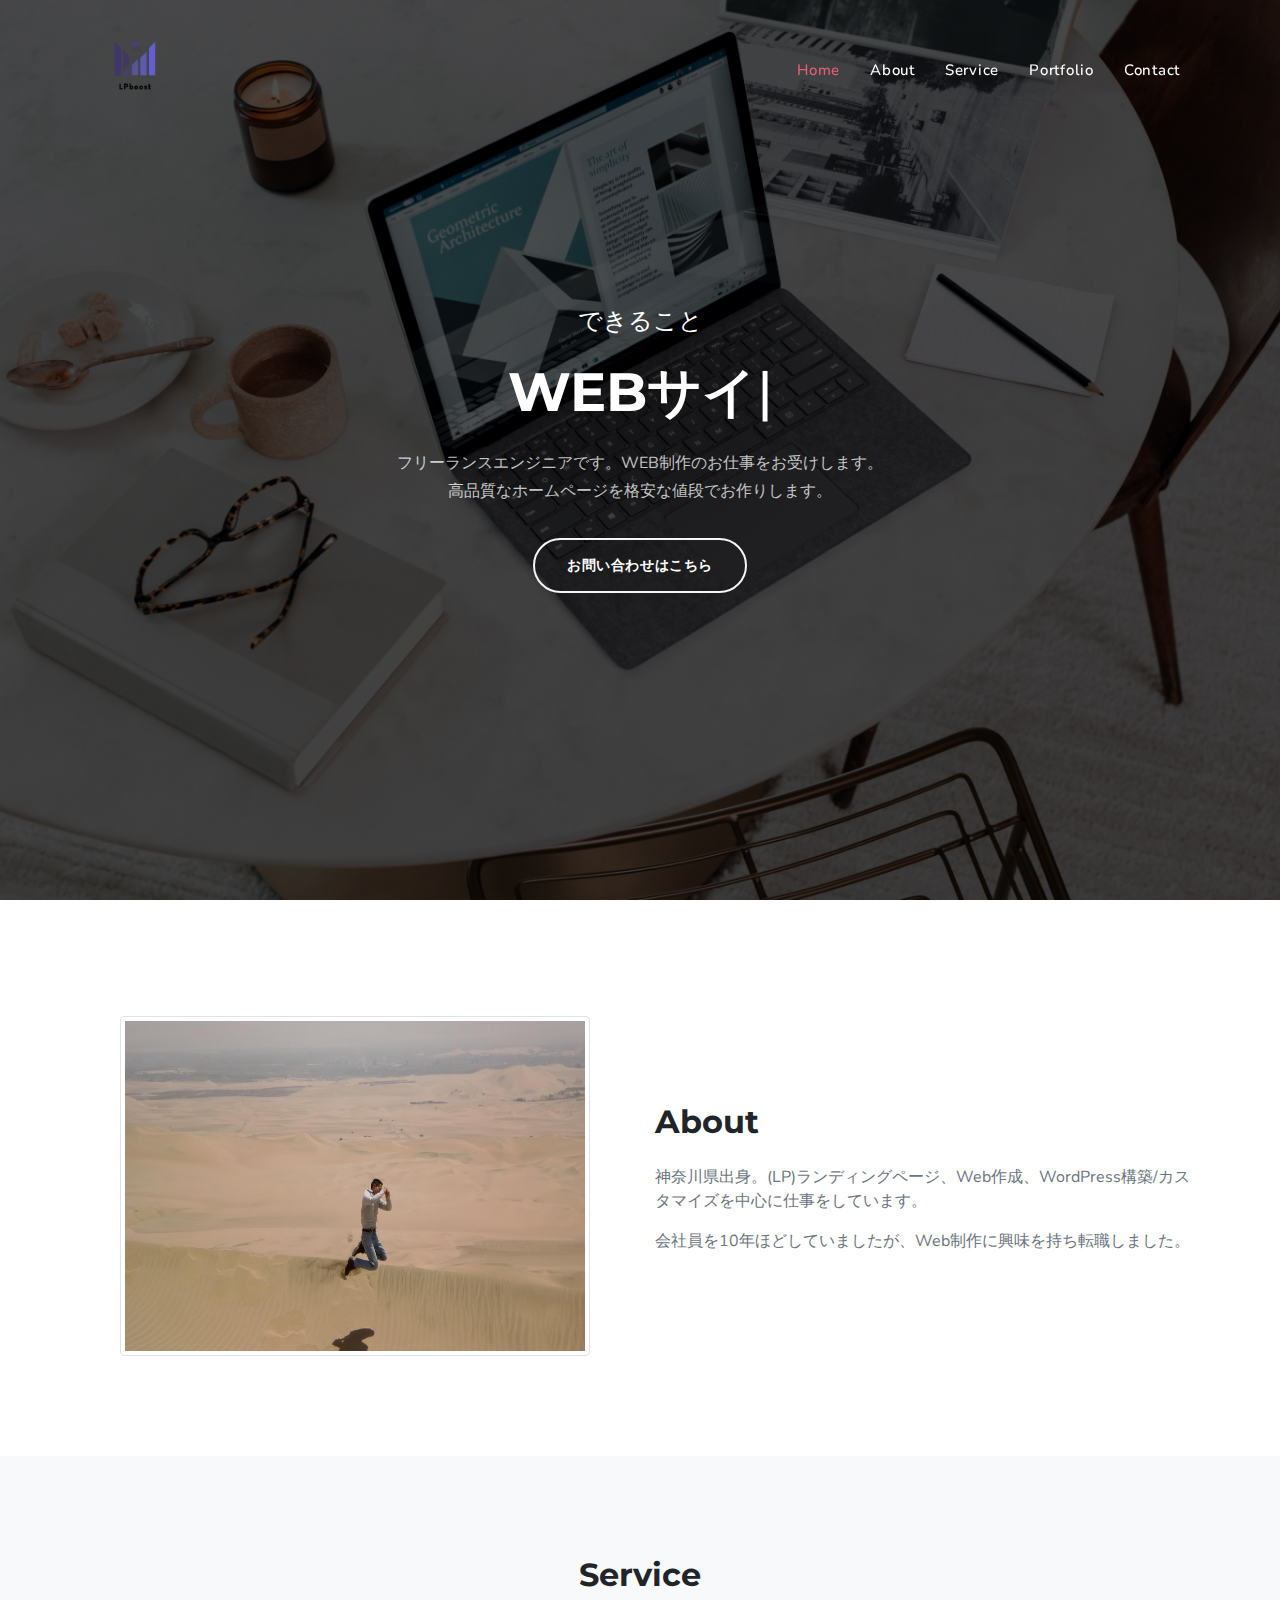
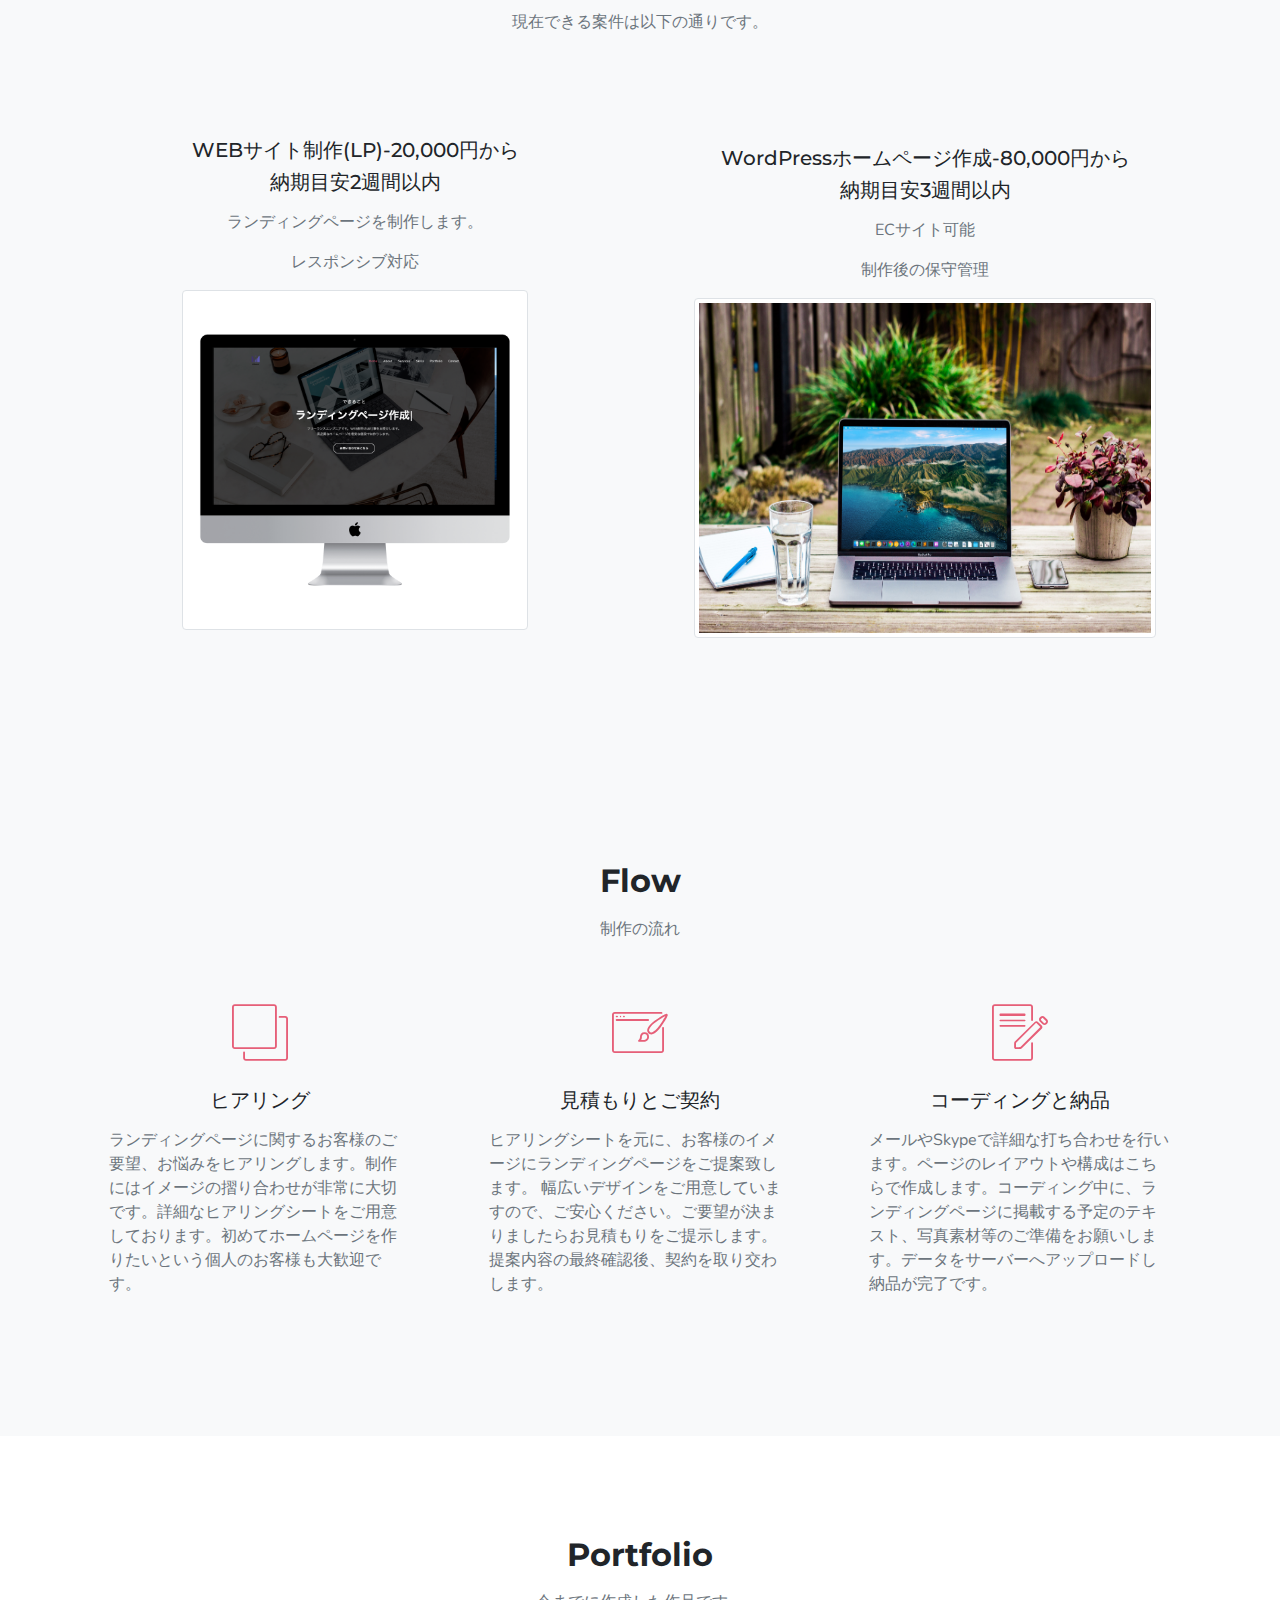
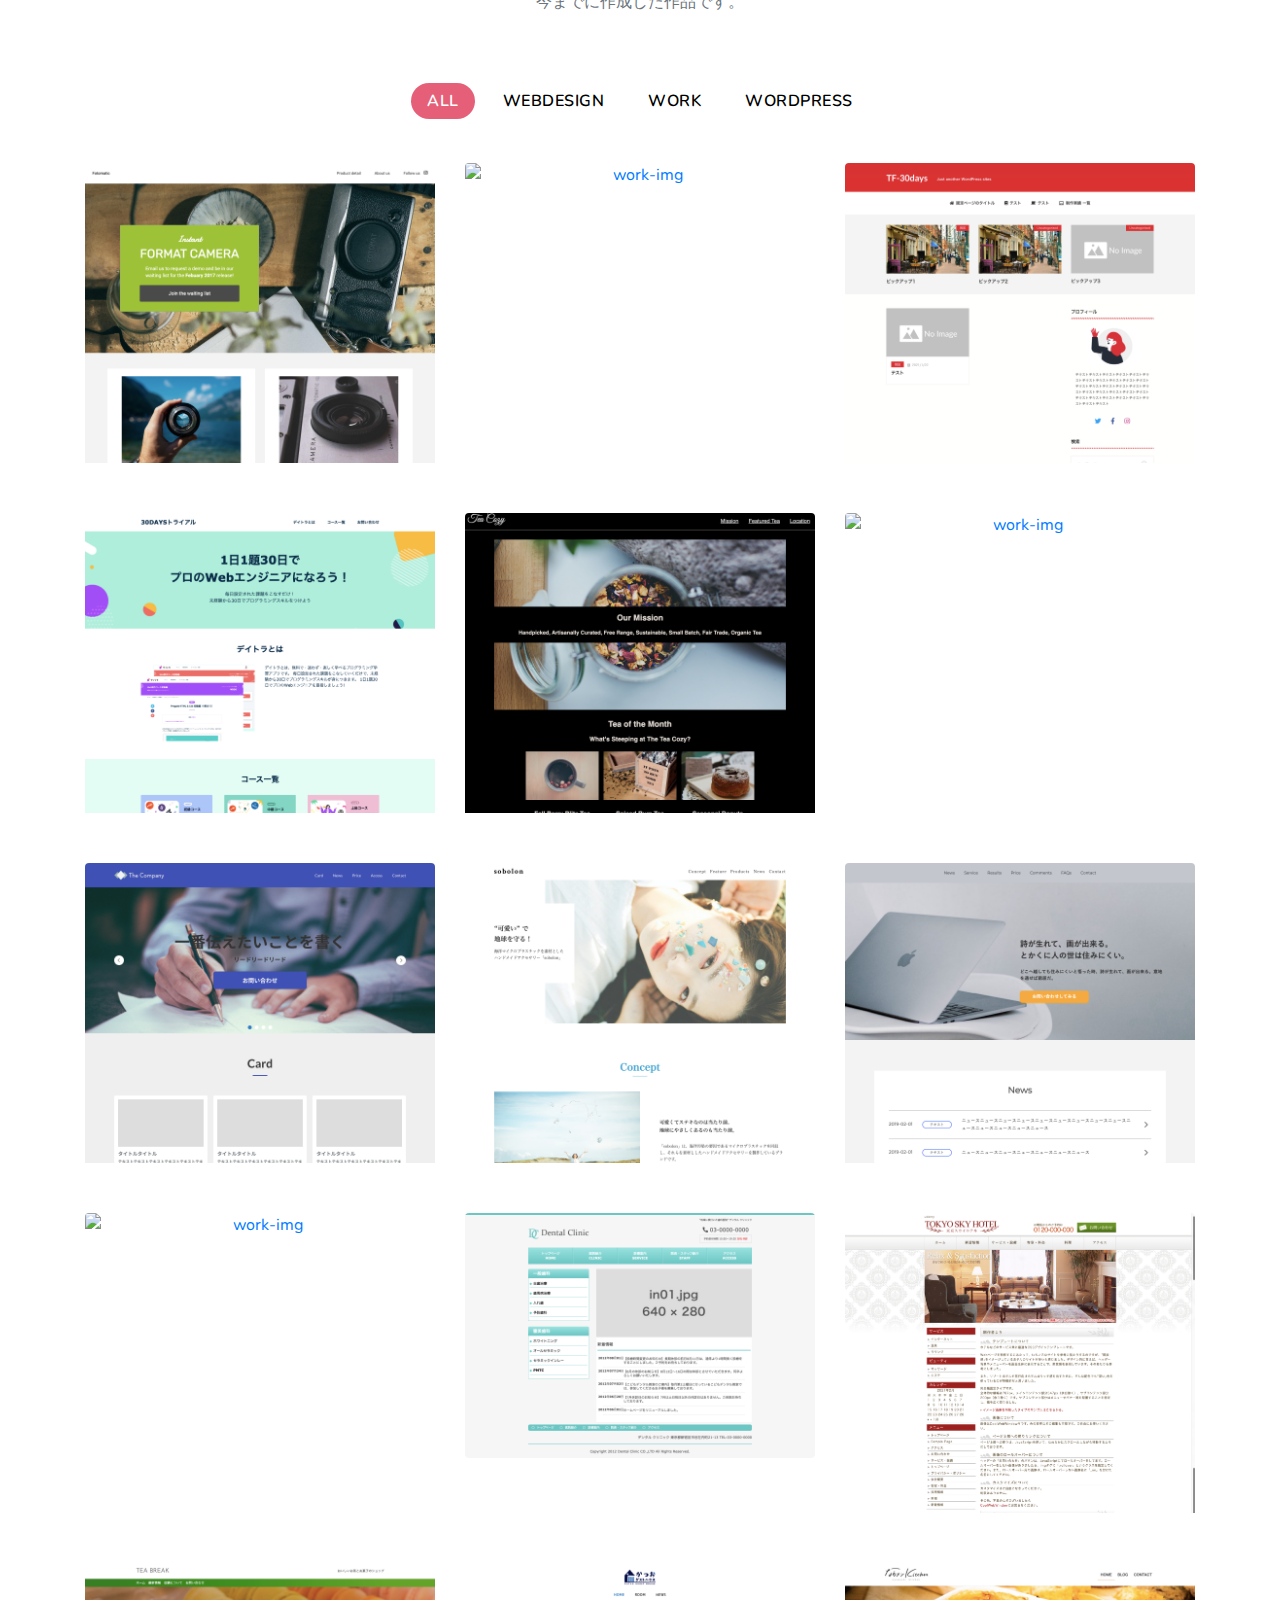
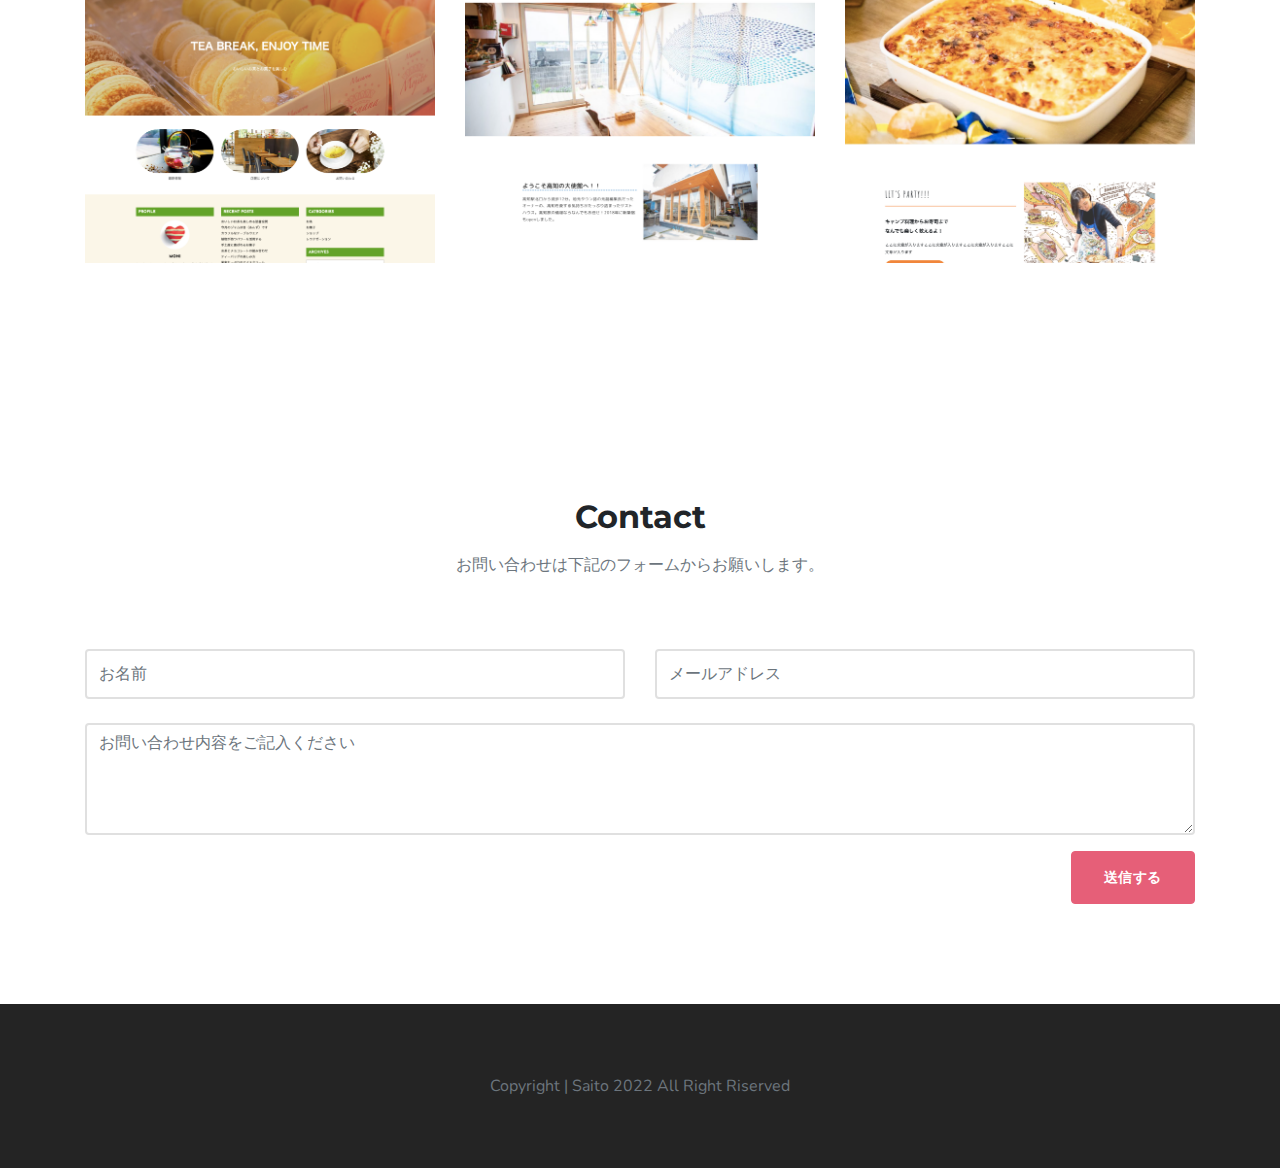
==== index.html @ 2f60214b "Add files via upload" ====
<!DOCTYPE html>
<html lang="ja">
    <head>
        <meta charset="UTF-8">
        <meta name="viewport" content="width=device-width, initial-scale=1">
        <title>Portfolio_Web</title>
        <meta name="description" content="" />
        <meta name="keywords" content="" />
        <meta name="author" content="SRBThemes" />

        <link rel="shortcut icon" href="images/favicon.ico">

        <!--Bootstrap Css-->
        <link rel="stylesheet" type="text/css" href="css/bootstrap.min.css" />

        <!-- Materialdesign icons Css -->
        <link href="css/materialdesignicons.min.css" rel="stylesheet">

        <!-- Mobirise icons Css -->
        <link href="css/mobiriseicons.css" rel="stylesheet"> 

        <!-- Magnific-popup -->
        <link rel="stylesheet" href="css/magnific-popup.css">

        <!-- Animate Css -->
        <link rel="stylesheet" href="css/animate.min.css">

        <!-- OWL SLIDER -->
        <link rel="stylesheet" href="css/owl.carousel.css" />
        <link rel="stylesheet" href="css/owl.theme.css" />
        <link rel="stylesheet" href="css/owl.transitions.css" />

        <!-- Custom style Css -->
        <link href="css/style.css" rel="stylesheet">
        <link href="css/color/default.css" rel="stylesheet" id="option-color">
    </head>

    <body>

        <!-- Loader -->
        <div id="preloader">
            <div id="status">
                <div class="spinner">Loading...</div>
            </div>
        </div>

        <!-- Start Navbar -->
    	<nav class="navbar navbar-expand-lg fixed-top custom-nav sticky">
            <div class="container">
                <button class="navbar-toggler" type="button" data-toggle="collapse" data-target="#navbarCollapse" aria-controls="navbarCollapse" aria-expanded="false" aria-label="Toggle navigation">
                    <span class="mdi mdi-menu"></span>
                </button>
                <div class="logo">
                    <img src="images/works/logo.png" alt="">
                </div>

                <div class="collapse navbar-collapse" id="navbarCollapse">
                    <ul class="navbar-nav ml-auto">
                        <li class="nav-item active">
                            <a class="nav-link" href="#home">Home</a>
                        </li>
                        <li class="nav-item">
                            <a class="nav-link" href="#about">About</a>
                        </li>
                        <li class="nav-item">
                            <a class="nav-link" href="#Service">Service</a>
                        </li>
                        <li class="nav-item">
                            <a class="nav-link" href="#work">Portfolio</a>
                        </li>
                        <li class="nav-item">
                            <a class="nav-link" href="#contact">Contact</a>
                        </li>
                    </ul>
                </div>
            </div>
        </nav>
        <!-- End Navbar -->

        <!-- START HOME -->
        <section class="section header-bg-img h-100vh" id="home">
            <div class="bg-overlay"></div>
            <div class="header-table">
                <div class="header-table-center">
                    <div class="container">
                        <div class="row justify-content-center">
                            <div class="col-lg-12">
                                <div class="text-center header-content mx-auto">
                                    <h4 class="text-white first-title mb-4">できること</h4>
                                    <h1 class="header-name text-white text-capitalize mb-0"><span class="element font-weight-bold" data-elements="WEBサイト製作,ランディングページ作成"></span></h1>
                                    <p class="text-white mx-auto header-desc mt-4">フリーランスエンジニアです。WEB制作のお仕事をお受けします。<br>高品質なホームページを格安な値段でお作りします。</p>
                                    <div class="mt-4 pt-2">
                                        <a href="#" class="btn btn-outline-custom btn-round">お問い合わせはこちら</a>
                                    </div>
                                </div>
                            </div>
                        </div>
                    </div>
                </div>
            </div>            
        </section>
        <!-- END HOME -->

        <!-- START ABOUT -->
        <section class="section" id="about">
            <div class="container">
                <div class="row align-items-center">
                    <div class="col-lg-6">
                        <div class="mt-3">
                            <img src="images/works/14.jpg" alt="" class="img-fluid mx-auto d-block img-thumbnail">
                        </div>
                    </div>
                    <div class="col-lg-6">
                        <div class="mt-3">
                            <h2 class="font-weight-bold">About</h2>
                            <p class="text-muted mt-4">神奈川県出身。(LP)ランディングページ、Web作成、WordPress構築/カスタマイズを中心に仕事をしています。</p>
                            <p class="text-muted mt-2">会社員を10年ほどしていましたが、Web制作に興味を持ち転職しました。</p>
                            <p class="text-muted mt-2"></p>
                        </div>
                    </div>
                </div>
            </div>
        </section>
        <!-- END ABOUT -->

        <section class="section bg-light" id="Service">
            <div class="container">
                <div class="row justify-content-center">
                    <div class="col-lg-12">
                        <div class="text-center">
                            <h2 class="font-weight-bold">Service</h2>
                            <p class="text-muted mx-auto section-subtitle mt-3">現在できる案件は以下の通りです。</p>
                        </div>
                    </div>
                </div>
                <div class="row mt-5">
                    <div class="col-lg-6">
                        <div class="text-center Service-boxes rounded px-4 py-3 mt-4">
                            <div class="mt-6">
                                <h5 class="mb-2">WEBサイト制作(LP)-20,000円から</h5>
                                <h5 class="mb-0">納期目安2週間以内</h5>
                                <p class="text-muted mt-3">ランディングページを制作します。</p>
                                <p class="text-muted">レスポンシブ対応</p>
                            </div>
                            <div class="col-lg-6">
                                <div class="mt-6 h-75 w-75">
                                    <img src="images/works/15.jpg" alt="" class="img-fluid mx-auto d-block img-thumbnail">
                                </div>
                            </div>
                        </div>
                    </div>
                    <div class="col-lg-6">
                        <div class="text-center Service-boxes rounded p-4 mt-4">
                            <div class="mt-6">
                                <h5 class="mb-2">WordPressホームページ作成-80,000円から</h5> 
                                <h5 class="mb-0">納期目安3週間以内</h5>         
                                <p class="text-muted mt-3">ECサイト可能</p>
                                <p class="text-muted">制作後の保守管理</p>
                            </div> 
                            <div class="col-lg-6">   
                                <div class="mt-6">
                                    <img src="images/works/16.jpg" alt="" class="img-fluid mx-auto d-block img-thumbnail">
                                </div>
                            </div>        
                        </div>
                    </div>
                </div>
            </div>
        </section>

         <!-- START Service -->
         <section class="section bg-light" id="Service">
            <div class="container">
                <div class="row justify-content-center">
                    <div class="col-lg-12">
                        <div class="text-center">
                            <h2 class="font-weight-bold">Flow</h2>
                            <p class="text-muted mx-auto section-subtitle mt-3">制作の流れ</p>
                        </div>
                    </div>
                </div>
                <div class="row">
                    <div class="col-lg-4">
                        <div class="text-center Service-boxes rounded p-4 mt-4">
                            <div class="Service-boxes-icon">
                                <i class="mbri-layers text-custom display-4"></i>
                            </div>
                            <div class="mt-4">
                                <h5 class="mb-0">ヒアリング</h5>
                                <div class="Service-title-border"></div>
                                <p class="text-muted mt-3 text-left">ランディングページに関するお客様のご要望、お悩みをヒアリングします。制作にはイメージの摺り合わせが非常に大切です。詳細なヒアリングシートをご用意しております。初めてホームページを作りたいという個人のお客様も大歓迎です。</p>
                            </div>
                        </div>
                    </div>
                    <div class="col-lg-4">
                        <div class="text-center Service-boxes rounded p-4 mt-4">
                            <div class="Service-boxes-icon">
                                <i class="mbri-website-theme text-custom display-4"></i>
                            </div>
                            <div class="mt-4">
                                <h5 class="mb-0">見積もりとご契約</h5>
                                <div class="Service-title-border"></div>
                                <p class="text-muted mt-3 text-left">ヒアリングシートを元に、お客様のイメージにランディングページをご提案致します。 幅広いデザインをご用意していますので、ご安心ください。ご要望が決まりましたらお見積もりをご提示します。提案内容の最終確認後、契約を取り交わします。</p>
                            </div>
                        </div>
                    </div>
                    <div class="col-lg-4">
                        <div class="text-center Service-boxes rounded p-4 mt-4">
                            <div class="Service-boxes-icon">
                                <i class="mbri-edit text-custom display-4"></i>
                            </div>
                            <div class="mt-4">
                                <h5 class="mb-0">コーディングと納品</h5>
                                <div class="Service-title-border"></div>
                                <p class="text-muted mt-3 text-left">メールやSkypeで詳細な打ち合わせを行います。ページのレイアウトや構成はこちらで作成します。コーディング中に、ランディングページに掲載する予定のテキスト、写真素材等のご準備をお願いします。データをサーバーへアップロードし納品が完了です。</p>
                            </div>
                        </div>
                    </div>
                </div>
            </div>
        </section>
        <!-- END Service -->
        

         <!--START WORK -->   
         <section class="section text-center" id="work">
            <div class="container">
                <div class="row justify-content-center">
                    <div class="col-lg-12">
                        <div class="text-center">
                            <h2 class="font-weight-bold">Portfolio</h2>
                            <p class="text-muted mx-auto section-subtitle mt-3">今までに作成した作品です。</p>
                        </div>
                    </div>
                </div>
                <div class="row mt-5 ">
        <ul class="col list-unstyled list-inline mb-0 text-uppercase work_menu" id="menu-filter">
            <li class="list-inline-item"><a class="active" data-filter="*">All</a></li>
            <li class="list-inline-item"><a class="" data-filter=".webdesign">Webdesign</a></li>
            <li class="list-inline-item"><a class="" data-filter=".WORK">WORK</a></li>
            <li class="list-inline-item"><a class="" data-filter=".wordpress">Wordpress</a></li>
        </ul>
    </div>
</div>
<div class="container">
    <div class="row mt-4 work-filter">
        <div class="col-lg-4 work_item webdesign">
            <a href="images/works/1.jpg" class="img-zoom">
                <div class="work_box">
                    <div class="work_img">
                        <img src="images/works/1.jpg" class="img-fluid mx-auto d-block rounded" alt="work-img">
                    </div>
                    <div class="work_detail">
                        <p class="mb-2">Webdesign</p>
                        <h4 class="mb-0">Format Camera</h4>
                    </div>
                </div>
            </a>
        </div>

        <div class="col-lg-4 work_item webdesign">
            <a href="images/works/2.jpg" class="img-zoom">
                <div class="work_box">
                    <div class="work_img">
                        <img src="images/works/2.jpg" class="img-fluid mx-auto d-block rounded" alt="work-img">
                    </div>
                    <div class="work_detail">
                        <p class="mb-2">Webdesign</p>
                        <h4 class="mb-0">Restaurant</h4>
                    </div>
                </div>
            </a>
        </div>

        <div class="col-lg-4 work_item wordpress">
            <a href="images/works/3.jpg" class="img-zoom">
                <div class="work_box">
                    <div class="work_img">
                        <img src="images/works/3.jpg" class="img-fluid mx-auto d-block rounded" alt="work-img">
                    </div>
                    <div class="work_detail">
                        <p class="mb-2">Wordpress</p>
                        <h4 class="mb-0">TF-30days</h4>
                    </div>
                </div>
            </a>
        </div>

        <div class="col-lg-4 work_item webdesign">
            <a href="images/works/4.jpg" class="img-zoom">
                <div class="work_box">
                    <div class="work_img">
                        <img src="images/works/4.jpg" class="img-fluid mx-auto d-block rounded" alt="work-img">
                    </div>
                    <div class="work_detail">
                        <p class="mb-2">Webdesign</p>
                        <h4 class="mb-0">デイトラ</h4>
                    </div>
                </div>
            </a>
        </div>

        <div class="col-lg-4 work_item webdesign">
            <a href="images/works/5.jpg" class="img-zoom">
                <div class="work_box">
                    <div class="work_img">
                        <img src="images/works/5.jpg" class="img-fluid mx-auto d-block rounded" alt="work-img">
                    </div>
                    <div class="work_detail">
                        <p class="mb-2">Webdesign</p>
                        <h4 class="mb-0">Tea Cozy</h4>
                    </div>
                </div>
            </a>
        </div>

        <div class="col-lg-4 work_item devlopment webdesign">
            <a href="images/works/6.jpg" class="img-zoom">
                <div class="work_box">
                    <div class="work_img">
                        <img src="images/works/6.jpg" class="img-fluid mx-auto d-block rounded" alt="work-img">
                    </div>
                    <div class="work_detail">
                        <p class="mb-2">Webdesign</p>
                        <h4 class="mb-0">ノマド探検記</h4>
                    </div>
                </div>
            </a>
        </div>

        <div class="col-lg-4 work_item webdesign">
            <a href="images/works/7.jpg" class="img-zoom">
                <div class="work_box">
                    <div class="work_img">
                        <img src="images/works/7.jpg" class="img-fluid mx-auto d-block rounded" alt="work-img">
                    </div>
                    <div class="work_detail">
                        <p class="mb-2">Webdesign</p>
                        <h4 class="mb-0">The company</h4>
                    </div>
                </div>
            </a>
        </div>
        <div class="col-lg-4 work_item webdesign">
            <a href="images/works/8.jpg" class="img-zoom">
                <div class="work_box">
                    <div class="work_img">
                        <img src="images/works/8.jpg" class="img-fluid mx-auto d-block rounded" alt="work-img">
                    </div>
                    <div class="work_detail">
                        <p class="mb-2">Webdesign</p>
                        <h4 class="mb-0">sobolon</h4>
                    </div>
                </div>
            </a>
        </div>
        <div class="col-lg-4 work_item webdesign">
            <a href="images/works/9.jpg" class="img-zoom">
                <div class="work_box">
                    <div class="work_img">
                        <img src="images/works/9.jpg" class="img-fluid mx-auto d-block rounded" alt="work-img">
                    </div>
                    <div class="work_detail">
                        <p class="mb-2">Webdesign</p>
                        <h4 class="mb-0">WEBサイト制作</h4>
                    </div>
                </div>
            </a>
        </div> 
        <div class="col-lg-4 work_item webdesign">
            <a href="images/works/10.jpg" class="img-zoom">
                <div class="work_box">
                    <div class="work_img">
                        <img src="images/works/10.jpg" class="img-fluid mx-auto d-block rounded" alt="work-img">
                    </div>
                    <div class="work_detail">
                        <p class="mb-2">Webdesign</p>
                        <h4 class="mb-0">isara</h4>
                    </div>
                </div>
            </a>
        </div>
        <div class="col-lg-4 work_item webdesign">
            <a href="images/works/11.jpg" class="img-zoom">
                <div class="work_box">
                    <div class="work_img">
                        <img src="images/works/11.jpg" class="img-fluid mx-auto d-block rounded" alt="work-img">
                    </div>
                    <div class="work_detail">
                        <p class="mb-2">Webdesign</p>
                        <h4 class="mb-0">Dental Clinic</h4>
                    </div>
                </div>
            </a>
        </div>
        <div class="col-lg-4 work_item wordpress">
            <a href="images/works/12.jpg" class="img-zoom">
                <div class="work_box">
                    <div class="work_img">
                        <img src="images/works/12.jpg" class="img-fluid mx-auto d-block rounded" alt="work-img">
                    </div>
                    <div class="work_detail">
                        <p class="mb-2">Wordpress</p>
                        <h4 class="mb-0">Tokyo Sky Hotel</h4>
                    </div>
                </div>
            </a>
        </div>
        <div class="col-lg-4 work_item wordpress">
            <a href="images/works/12.png" class="img-zoom">
                <div class="work_box">
                    <div class="work_img">
                        <img src="images/works/18.jpg" class="img-fluid mx-auto d-block rounded" alt="work-img">
                    </div>
                    <div class="work_detail">
                        <p class="mb-2">Wordpress</p>
                        <h4 class="mb-0">TEA BREAK</h4>
                    </div>
                </div>
            </a>
        </div>
        <div class="col-lg-4 work_item wordpress">
            <a href="images/works/12.png" class="img-zoom">
                <div class="work_box">
                    <div class="work_img">
                        <img src="images/works/19.jpg" class="img-fluid mx-auto d-block rounded" alt="work-img">
                    </div>
                    <div class="work_detail">
                        <p class="mb-2">Wordpress</p>
                        <h4 class="mb-0">Guest House</h4>
                    </div>
                </div>
            </a>
        </div>
        <div class="col-lg-4 work_item wordpress">
            <a href="images/works/12.png" class="img-zoom">
                <div class="work_box">
                    <div class="work_img">
                        <img src="images/works/20.jpg" class="img-fluid mx-auto d-block rounded" alt="work-img">
                    </div>
                    <div class="work_detail">
                        <p class="mb-2">Wordpress</p>
                        <h4 class="mb-0">Kitchen</h4>
                    </div>
                </div>
            </a>
        </div>
    </div>
</div>
</section> 
        <!--END WORK -->
              
        
        <!-- START CONTACT -->
        <section class="section" id="contact">
            <div class="container">
                <div class="row justify-content-center">
                    <div class="col-lg-12">
                        <div class="text-center">
                            <h2 class="font-weight-bold">Contact</h2>
                            <p class="text-muted mx-auto section-subtitle mt-3">お問い合わせは下記のフォームからお願いします。</p>
                        </div>
                    </div>
                </div> 
                
                <div class="row mt-5">
                    <div class="col-lg-12">
                        <div class="form-kerri contact_form">
                            <div id="message"></div>
                            <form method="post" action="php/contact.php" name="contact-form" id="working_form">
                                <div class="row">
                                    <div class="col-lg-6">
                                        <div class="form-group mt-2">
                                            <input name="name" id="name" type="text" class="form-control" placeholder="お名前" >
                                        </div>
                                    </div>
                                    <div class="col-lg-6">
                                        <div class="form-group mt-2">
                                            <input name="email" id="email" type="email" class="form-control" placeholder="メールアドレス" >
                                        </div>
                                    </div>                                
                                </div>
                                <div class="row">
                                    <div class="col-lg-12">
                                        <div class="form-group mt-2">
                                            <textarea name="comments" id="comments" rows="4" class="form-control" placeholder="お問い合わせ内容をご記入ください"></textarea>
                                        </div>
                                    </div>
                                </div>
                                <div class="row">
                                    <div class="col-lg-12 text-right">
                                        <input type="submit" id="submit" name="send" class="submitBnt btn btn-custom text-uppercase" value="送信する">
                                        <div id="simple-msg"></div>
                                    </div>
                                </div>
                            </form>
                        </div>  
                    </div>
                </div>
            </div>
        </section>
        <!-- END CONTACT -->

        <!--START FOOTER-->
        <footer class="footer bg-light">
            <div class="container">
                <div class="row justify-content-center text-center">
                    <div class="col-md-12">
                        <div class="text-center text-white footer-alt">
                            <p class="text-muted mb-0">Copyright | Saito 2022 All Right Riserved</p>
                        </div>
                    </div>
                </div>
            </div>
        </footer>
        <!--END FOOTER-->

        <!-- Back To Top -->    
        <a href="#" class="back_top"> <i class="mdi mdi-chevron-up"> </i> </a>
      
        <!-- JAVASCRIPTS -->
        <script src="js/jquery.min.js"></script>
        <script src="js/bootstrap.bundle.min.js"></script>
        <!--EASING JS-->
        <script src="js/jquery.easing.min.js"></script>
        <script src="js/scrollspy.min.js"></script>
        <!--PORTFOLIO FILTER JS-->
        <script src="js/isotope.js"></script>
        <!-- Magnific Popup Js -->
        <script src="js/jquery.magnific-popup.min.js"></script>
        <!-- TYPED -->
        <script src="js/typed.js"></script>
        <!-- OWL CAROUSEL -->
        <script src="js/owl.carousel.min.js"></script>
        <!-- CONTACT JS -->
        <script src="js/contact.js"></script>
        <!--CUSTOM JS-->
        <script src="js/custom.js"></script>
    </body>
</html>
---- css/mobiriseicons.css ----
@font-face {
  font-family: 'MobiriseIcons';
  src:  url('../fonts/MobiriseIcons.eot?5dqoim');
  src:  url('../fonts/MobiriseIcons.eot?5dqoim#iefix') format('embedded-opentype'),
    url('../fonts/mobirise.ttf?5dqoim') format('truetype'),
    url('../fonts/mobirise.woff?5dqoim') format('woff'),
    url('../fonts/MobiriseIcons.svg?5dqoim#MobiriseIcons') format('svg');
  font-weight: normal;
  font-style: normal;
}

[class^="mbri-"], [class*=" mbri-"] {
  /* use !important to prevent issues with browser extensions that change fonts */
  font-family: 'MobiriseIcons' !important;
  speak: none;
  font-style: normal;
  font-weight: normal;
  font-variant: normal;
  text-transform: none;
  line-height: 1;

  /* Better Font Rendering =========== */
  -webkit-font-smoothing: antialiased;
  -moz-osx-font-smoothing: grayscale;
}

.mbri-add-submenu:before {
  content: "\e900";
}
.mbri-alert:before {
  content: "\e901";
}
.mbri-align-center:before {
  content: "\e902";
}
.mbri-align-justify:before {
  content: "\e903";
}
.mbri-align-left:before {
  content: "\e904";
}
.mbri-align-right:before {
  content: "\e905";
}
.mbri-android:before {
  content: "\e906";
}
.mbri-apple:before {
  content: "\e907";
}
.mbri-arrow-down:before {
  content: "\e908";
}
.mbri-arrow-next:before {
  content: "\e909";
}
.mbri-arrow-prev:before {
  content: "\e90a";
}
.mbri-arrow-up:before {
  content: "\e90b";
}
.mbri-bold:before {
  content: "\e90c";
}
.mbri-bookmark:before {
  content: "\e90d";
}
.mbri-bootstrap:before {
  content: "\e90e";
}
.mbri-briefcase:before {
  content: "\e90f";
}
.mbri-browse:before {
  content: "\e910";
}
.mbri-bulleted-list:before {
  content: "\e911";
}
.mbri-calendar:before {
  content: "\e912";
}
.mbri-camera:before {
  content: "\e913";
}
.mbri-cart-add:before {
  content: "\e914";
}
.mbri-cart-full:before {
  content: "\e915";
}
.mbri-cash:before {
  content: "\e916";
}
.mbri-change-style:before {
  content: "\e917";
}
.mbri-chat:before {
  content: "\e918";
}
.mbri-clock:before {
  content: "\e919";
}
.mbri-close:before {
  content: "\e91a";
}
.mbri-cloud:before {
  content: "\e91b";
}
.mbri-code:before {
  content: "\e91c";
}
.mbri-contact-form:before {
  content: "\e91d";
}
.mbri-credit-card:before {
  content: "\e91e";
}
.mbri-cursor-click:before {
  content: "\e91f";
}
.mbri-cust-feedback:before {
  content: "\e920";
}
.mbri-database:before {
  content: "\e921";
}
.mbri-delivery:before {
  content: "\e922";
}
.mbri-desktop:before {
  content: "\e923";
}
.mbri-devices:before {
  content: "\e924";
}
.mbri-down:before {
  content: "\e925";
}
.mbri-download:before {
  content: "\e926";
}
.mbri-drag-n-drop:before {
  content: "\e927";
}
.mbri-drag-n-drop2:before {
  content: "\e928";
}
.mbri-edit:before {
  content: "\e929";
}
.mbri-edit2:before {
  content: "\e92a";
}
.mbri-error:before {
  content: "\e92b";
}
.mbri-extension:before {
  content: "\e92c";
}
.mbri-features:before {
  content: "\e92d";
}
.mbri-file:before {
  content: "\e92e";
}
.mbri-flag:before {
  content: "\e92f";
}
.mbri-folder:before {
  content: "\e930";
}
.mbri-gift:before {
  content: "\e931";
}
.mbri-github:before {
  content: "\e932";
}
.mbri-globe-2:before {
  content: "\e933";
}
.mbri-globe:before {
  content: "\e934";
}
.mbri-growing-chart:before {
  content: "\e935";
}
.mbri-hearth:before {
  content: "\e936";
}
.mbri-help:before {
  content: "\e937";
}
.mbri-home:before {
  content: "\e938";
}
.mbri-hot-cup:before {
  content: "\e939";
}
.mbri-idea:before {
  content: "\e93a";
}
.mbri-image-gallery:before {
  content: "\e93b";
}
.mbri-image-slider:before {
  content: "\e93c";
}
.mbri-info:before {
  content: "\e93d";
}
.mbri-italic:before {
  content: "\e93e";
}
.mbri-key:before {
  content: "\e93f";
}
.mbri-laptop:before {
  content: "\e940";
}
.mbri-layers:before {
  content: "\e941";
}
.mbri-left-right:before {
  content: "\e942";
}
.mbri-left:before {
  content: "\e943";
}
.mbri-letter:before {
  content: "\e944";
}
.mbri-like:before {
  content: "\e945";
}
.mbri-link:before {
  content: "\e946";
}
.mbri-lock:before {
  content: "\e947";
}
.mbri-login:before {
  content: "\e948";
}
.mbri-logout:before {
  content: "\e949";
}
.mbri-magic-stick:before {
  content: "\e94a";
}
.mbri-map-pin:before {
  content: "\e94b";
}
.mbri-menu:before {
  content: "\e94c";
}
.mbri-mobile:before {
  content: "\e94d";
}
.mbri-mobile2:before {
  content: "\e94e";
}
.mbri-mobirise:before {
  content: "\e94f";
}
.mbri-more-horizontal:before {
  content: "\e950";
}
.mbri-more-vertical:before {
  content: "\e951";
}
.mbri-music:before {
  content: "\e952";
}
.mbri-new-file:before {
  content: "\e953";
}
.mbri-numbered-list:before {
  content: "\e954";
}
.mbri-opened-folder:before {
  content: "\e955";
}
.mbri-pages:before {
  content: "\e956";
}
.mbri-paper-plane:before {
  content: "\e957";
}
.mbri-paperclip:before {
  content: "\e958";
}
.mbri-photo:before {
  content: "\e959";
}
.mbri-photos:before {
  content: "\e95a";
}
.mbri-pin:before {
  content: "\e95b";
}
.mbri-play:before {
  content: "\e95c";
}
.mbri-plus:before {
  content: "\e95d";
}
.mbri-preview:before {
  content: "\e95e";
}
.mbri-print:before {
  content: "\e95f";
}
.mbri-protect:before {
  content: "\e960";
}
.mbri-question:before {
  content: "\e961";
}
.mbri-quote-left:before {
  content: "\e962";
}
.mbri-quote-right:before {
  content: "\e963";
}
.mbri-redo:before {
  content: "\e964";
}
.mbri-refresh:before {
  content: "\e965";
}
.mbri-responsive:before {
  content: "\e966";
}
.mbri-right:before {
  content: "\e967";
}
.mbri-rocket:before {
  content: "\e968";
}
.mbri-sad-face:before {
  content: "\e969";
}
.mbri-sale:before {
  content: "\e96a";
}
.mbri-save:before {
  content: "\e96b";
}
.mbri-search:before {
  content: "\e96c";
}
.mbri-setting:before {
  content: "\e96d";
}
.mbri-setting2:before {
  content: "\e96e";
}
.mbri-setting3:before {
  content: "\e96f";
}
.mbri-share:before {
  content: "\e970";
}
.mbri-shopping-bag:before {
  content: "\e971";
}
.mbri-shopping-basket:before {
  content: "\e972";
}
.mbri-shopping-cart:before {
  content: "\e973";
}
.mbri-sites:before {
  content: "\e974";
}
.mbri-smile-face:before {
  content: "\e975";
}
.mbri-speed:before {
  content: "\e976";
}
.mbri-star:before {
  content: "\e977";
}
.mbri-success:before {
  content: "\e978";
}
.mbri-sun:before {
  content: "\e979";
}
.mbri-sun2:before {
  content: "\e97a";
}
.mbri-tablet-vertical:before {
  content: "\e97b";
}
.mbri-tablet:before {
  content: "\e97c";
}
.mbri-target:before {
  content: "\e97d";
}
.mbri-timer:before {
  content: "\e97e";
}
.mbri-to-ftp:before {
  content: "\e97f";
}
.mbri-to-local-drive:before {
  content: "\e980";
}
.mbri-touch-swipe:before {
  content: "\e981";
}
.mbri-touch:before {
  content: "\e982";
}
.mbri-trash:before {
  content: "\e983";
}
.mbri-underline:before {
  content: "\e984";
}
.mbri-undo:before {
  content: "\e985";
}
.mbri-unlink:before {
  content: "\e986";
}
.mbri-unlock:before {
  content: "\e987";
}
.mbri-up-down:before {
  content: "\e988";
}
.mbri-up:before {
  content: "\e989";
}
.mbri-update:before {
  content: "\e98a";
}
/* .mbri-upload:before {
  content: "\e98b";
} */
.mbri-user:before {
  content: "\e98c";
}
.mbri-user2:before {
  content: "\e98d";
}
.mbri-users:before {
  content: "\e98e";
}
.mbri-video-play:before {
  content: "\e98f";
}
.mbri-video:before {
  content: "\e990";
}
.mbri-watch:before {
  content: "\e991";
}
.mbri-website-theme:before {
  content: "\e992";
}
.mbri-wifi:before {
  content: "\e993";
}
.mbri-windows:before {
  content: "\e994";
}
.mbri-zoom-out:before {
  content: "\e995";
}
---- css/style.css ----
/*-----------------------------------------------------------
* Template Name    : Kerri | Responsive Bootstrap 4 Personal Template
* Author           : SRBThemes
* Version          : 1.0.0
* Created          : March 2018
* File Description : Main css file of the template
*------------------------------------------------------------
*/


/***********************
    1.BASIC
    2.HELPER
    3.NAVBAR
    4.HOME
    5.ABOUT 
    6.SERVICES
    7.CLIENT
    8.WORK
    9.CONTACT
    10.FOOTER
    11.RESPONSIVE
************************/

@import url('https://fonts.googleapis.com/css?family=Montserrat:400,500,600|Nunito:400,600,700');

/*======================
        1.BASIC
========================*/

body {
    font-family: 'Nunito', sans-serif;
    overflow-x: hidden;
}

h1,
h2,
h3,
h4,
h5,
h6 {
    font-family: 'Montserrat', sans-serif;
}

a,
a:hover,
a:focus,
button,
button:focus {
    text-decoration: none !important;
    outline: none !important;
    box-shadow: none !important;
}

::selection {
    background: rgba(166, 175, 189, 0.3);
}

::-moz-selection {
    background: rgba(166, 175, 189, 0.3);
}

#preloader {
    position: fixed;
    top: 0;
    left: 0;
    right: 0;
    bottom: 0;
    background-color: #fff;
    z-index: 9999999;
}

#status {
    width: 40px;
    height: 40px;
    position: absolute;
    left: 50%;
    top: 50%;
    margin: -20px 0 0 -20px;
}

.spinner {
    margin: 0 auto;
    font-size: 10px;
    position: relative;
    text-indent: -9999em;
    border-top: 5px solid rgba(0, 0, 0, 0.2);
    border-right: 5px solid rgba(0, 0, 0, 0.2);
    border-bottom: 5px solid rgba(0, 0, 0, 0.2);
    border-left: 5px solid #000;
    -webkit-transform: translateZ(0);
    -ms-transform: translateZ(0);
    transform: translateZ(0);
    -webkit-animation: load8 1.1s infinite linear;
    animation: load8 1.1s infinite linear;
}

.spinner,
.spinner:after {
    border-radius: 50%;
    width: 40px;
    height: 40px;
}

@-webkit-keyframes load8 {
    0% {
        -webkit-transform: rotate(0deg);
        transform: rotate(0deg);
    }
    100% {
        -webkit-transform: rotate(360deg);
        transform: rotate(360deg);
    }
}

@keyframes load8 {
    0% {
        -webkit-transform: rotate(0deg);
        transform: rotate(0deg);
    }
    100% {
        -webkit-transform: rotate(360deg);
        transform: rotate(360deg);
    }
}

.back_top {
    text-align: center;
    position: fixed;
    bottom: 15px;
    height: 35px;
    width: 35px;
    display: none;
    z-index: 10000;
    border-radius: 3px;
    right: 20px;
    transition: all 0.5s;
}

.back_top i {
    color: #fff;
    line-height: 35px;
    font-size: 32px;
    display: block;
}


/*==========================
        2.HELPER
============================*/

.section {
    padding-top: 100px;
    padding-bottom: 100px;
    position: relative;
    background-color: #fff;
}

.h-100vh {
    height: 100vh;
}

.z-index {
    z-index: 2;
}

.clippath_none {
    clip-path: none !important;
}

.section-subtitle {
    max-width: 500px;
}

.btn {
    padding: 15px 32px;
    font-size: 14px;
    font-weight: 700;
    transition: all 0.5s;
    letter-spacing: 0.6px;
    color: #fff;
    box-shadow: none !important;
    text-transform: uppercase;
    outline: none !important;
}

.btn-round {
    border-radius: 30px;
}

.btn-custom{
    border:1px solid;
}

.btn-custom:hover,
.btn-custom:focus,
.btn-custom:active,
.btn-custom.active,
.btn-custom.focus,
.btn-custom:active,
.btn-custom:focus,
.btn-custom:hover,
.open > .dropdown-toggle.btn-custom {
    color: #f3f3f3;
}

.btn-outline-custom {
    border: 2px solid #f5f5f5;
}

.btn-outline-custom:hover,
.btn-outline-custom:focus,
.btn-outline-custom:active,
.btn-outline-custom.active,
.btn-outline-custom.focus,
.btn-outline-custom:active,
.btn-outline-custom:focus,
.btn-outline-custom:hover,
.open > .dropdown-toggle.btn-outline-custom {
    color: #000;
    background-color: #fff;
    border-color: #fff;
}

.bg-overlay {
    background-color: rgba(0, 0, 0, 0.69);
    position: absolute;
    top: 0;
    right: 0;
    width: 100%;
    height: 100%;
}


/*==========================
        3.NAVBAR CUSTOM
============================*/
.logo img {
    height: 100px;
    width: 100px;
}

.custom-nav {
    background-color: transparent;
    padding: 20px 0px;
    width: 100%;
    border-radius: 0px;
    z-index: 999;
    margin-bottom: 0px;
    transition: all 0.5s ease-in-out;
}

.custom-nav .navbar-nav li a {
    color: #fff !important;
    font-size: 15px;
    background-color: transparent !important;
    margin: 0 7px;
    letter-spacing: 0.05em;
    line-height: 24px;
    transition: all 0.5s;
    font-weight: 500;
}

.custom-nav .navbar-brand .logo-light,
.custom-nav .navbar-brand .logo-dark {
    height: 27px;
}

.logo .logo-light {
    display: inline-block;
}

.stickyadd .logo .logo-dark {
    display: inline-block;
}

.stickyadd .logo .logo-light {
    display: none;
}

.logo .logo-dark {
    display: none;
}

.custom-nav .navbar-brand {
    color: #fff !important;
    text-transform: uppercase;
}

.custom-nav .navbar-toggler {
    color: #fff;
    font-size: 35px;
    padding: 0px;
}

.custom-nav.stickyadd {
    background-color: #fff !important;
    box-shadow: 0 1px 8px 3px rgba(0, 0, 0, 0.050980392156862744);
    padding: 15px 0px;
}

.custom-nav.stickyadd .navbar-nav li a {
    color: #000 !important;
}


/*===========================
        4.HOME
=============================*/

.header-bg-img {
    background-image: url(../images/header-bg.jpg);
    position: relative;
    background-size: cover;
    background-position: center center;
}

.header-content {
    max-width: 800px;
}

.header-table-center {
    display: table-cell;
    vertical-align: middle;
}

.header-table {
    display: table;
    width: 100%;
    height: 100%;
}

.header-name {
    font-size: 54px;
}

.header-desc {
    max-width: 500px;
    line-height: 1.8;
    color: rgba(255, 255, 255, 0.75) !important;
}

.scroll_down {
    position: absolute;
    bottom: 5vh;
    width: 100%;
    text-align: center;
    color: #fff;
    font-size: 13px;
    z-index: 8;
}

.scroll_down i {
    position: relative;
    -webkit-animation: bounce 2s infinite; 
    animation: bounce 2s infinite; 
    height: 44px;
    width: 28px;
    line-height: 54px;
    border-radius: 30px;
    border: 2px solid #ffffff;
    display: inline-block;
    color: #fff;
    font-size: 10px;
}

.scroll_down i:after {
    content: "";
    position: absolute;
    top: 22px;
    left: 11px;
    border-radius: 2px;
    z-index: -1;
    bottom: 0px;
    transition: all .2s;
    height: 10px;
    width: 3px;
    background: #fff;
}

/*HOME 4*/

.curv-img {
    position: absolute;
    width: 100%;
    bottom: 0px;
    z-index: 1;
}

.curv-img svg {
    display: block;
}

/*HOME 7*/

.clip-home {
    clip-path: polygon(0 0, 100% 0, 100% 83%, 50% 100%, 0 83%);
    position: relative;
}

/*DEMO 16*/

.wave_sec {
  position: absolute;
  bottom: 0;
  width: 100%;
}

.wave_sec svg {
  height: 180px;
}

/*===========================
        5.ABOUT
=============================*/

.about-social li a {
    color: #000;
    display: inline-block;
    height: 42px;
    width: 42px;
    font-size: 20px;
    border-radius: 50%;
    border: 2px solid #d4d4d4;
    line-height: 38px;
    transition: all 0.5s;
    text-align: center;
}


/*===========================
        6.SERVICES
=============================*/

/* .services-boxes {
    border: 1px solid #e8e8e8;
} */

.services-boxes .services-boxes-icon i {
    font-size: 44px;
}

.services-boxes .services-title-border {
    height: 2px;
    width: 40px;
    margin: 15px auto;
    transition: all 0.5s;
}

.services-boxes:hover .services-title-border {
    width: 60px;
}

.service-box {
    border: 1px solid #eaeaea;
    border-radius: 8px;
}

.services-boxes h5 {
    font-weight: 600;
}

.service-box .service-content h5 {
    font-size: 20px;
    font-weight: 700;
}

.service-box .service-content p {
    font-size: 15px;
}


/*===========================
        7.CLIENT
=============================*/

.testi_boxes {
    max-width: 750px;
}

.client_review {
    font-size: 18px;
}

.client_name {
    font-size: 16px;
}

.testi_boxes .tam_testi_icon {
    font-size: 50px;
}

.owl-theme .owl-controls .owl-page {
    margin: 20px 0px;
}

.owl-theme .owl-controls .owl-page span {
    display: block;
    width: 12px;
    height: 6px;
    margin: 5px 4px;
    filter: Alpha(Opacity=50);
    opacity: 0.5;
    -webkit-border-radius: 20px;
    -moz-border-radius: 20px;
    border-radius: 20px;
    transition: all 0.5s;
}

.owl-theme .owl-controls .owl-page.active span {
    width: 20px;
}


/*===========================
        8.WORK
=============================*/

.work_menu li a {
    cursor: pointer;
    display: block;
    color: #000;
    border-radius: 30px;
    letter-spacing: 0.03em;
    margin-bottom: 5px;
    font-weight: 600;
    font-size: 16px;
    padding: 6px 16px;
    transition: all 0.5s;
    margin-top: 5px;
}

.work_menu a.active,
.work_menu a:hover {
    color: #fff !important;
}

.work_item {
    position: relative;
    padding: 15px;
    margin-bottom: 20px;
    
}

.work_box {
    overflow: hidden;
    position: relative;
    height: 300px;
   
}

.work_box .work_img {
    position: relative;
    overflow: hidden;
}

.work_box .work_img:after {
    content: " ";
    display: block;
    width: 100%;
    height: 100%;
    position: absolute;
    top: 0;
    left: 0;
    border-radius: 5px;
    transition: all 0.27s cubic-bezier(0.3, 0.1, 0.58, 1);
}

.work_box .work_img>img {
    transition: all 0.3s cubic-bezier(0.3, 0.1, 0.58, 1);
    border-radius: 0;
}

.work_box .work_detail {
    opacity: 0;
    color: #ffffff;
    width: 100%;
    padding: 20px;
    box-sizing: border-box;
    position: absolute;
    left: 0;
    overflow: hidden;
    transition: all 0.27s cubic-bezier(0.3, 0.1, 0.58, 1);
}

.work_box .work_detail h4 {
    font-size: 18px;
}

.work_box .work_detail p {
    color: rgba(255, 255, 255, 0.6);
    font-size: 14px;
}

.work_box:hover .work_detail {
    top: 50%;
    transform: translate(0, -50%);
    opacity: 1;
}

.work_box:hover .work_img:after {
    background: rgba(0, 0, 0, 0.8);
}

.work_box:hover .work_img>img {
    transform: scale(1.05);
}


/*=========================
        9.CONTACT
===========================*/

.form-kerri .form-control {
    box-shadow: none !important;
    height: 50px;
    border: 2px solid #e0e0e0;
}

.form-kerri textarea.form-control {
    height: auto;
}

.contact_detail-title {
    font-size: 18px;
}

.error {
    margin: 8px 0px;
    display: none;
    color: #ec5f79;
}

.error_msg {
    margin-bottom: 20px;
    text-align: center;
    font-size: 18px;
    color: #ec5f79;
    font-weight: 700;
}

.gig_loader {
    display: none;
}

#success_msg {
    text-align: center;
    margin-bottom: 20px;
}

#success_msg h3 {
    color: #64d674;
    font-size: 22px;
}


/*======================
        10.FOOTER
========================*/

.footer {
    padding: 70px 0px;
    background-color: #242424 !important;
}

.footer .footer-alt p {
    font-size: 16px;
}

.footer .footer-alt ul li a {
    border-radius: 50%;
    transition: all 0.5s;
    background-color: rgba(241, 241, 241, 0.08);
    width: 42px;
    height: 42px;
    display: block;
    font-size: 18px;
    line-height: 42px;
    text-align: center;
}


/*===========================
        11.RESPONSIVE
=============================*/

@media (min-width: 200px) and (max-width: 768px) {
    .custom-nav {
        background-color: #fff !important;
        padding: 10px 0px !important;
    }
    .custom-nav .container {
        width: 85%;
    }
    .custom-nav .navbar-toggler {
        color: #000;
        font-size: 32px;
        border: none;
    }
    .custom-nav .logo .logo-dark {
        display: inline-block;
    }
    .custom-nav .navbar-nav li a {
        color: rgba(0, 0, 0, 0.6) !important;
    }
    .custom-nav .logo .logo-light {
        display: none;
    }
    .h-100vh {
        height: auto;
        padding: 120px 0 140px;
    }
    .header-bg-img {
        clip-path: none;
        padding: 120px 0 140px;
    }
    .wave-home.h-100vh{
        height: auto;
        padding: 120px 0 190px;
    }
    .custom-nav .navbar-nav li a {
        margin: 0 0px;
        line-height: 15px;
    }
    .header-name {
        font-size: 38px;
    }
    .clip-home{
        clip-path: none;
    }
}

@media (max-width: 2560px) {
    .home-bg .curv-img {
        bottom: -5px;
    }
}
---- css/color/default.css ----
.text-custom,
.custom-nav .navbar-nav li a:hover,
.custom-nav .navbar-nav li a:active,
.custom-nav .navbar-nav li.active a,
.custom-nav.stickyadd .navbar-nav li a:hover,
.custom-nav.stickyadd .navbar-nav li a:active,
.custom-nav.stickyadd .navbar-nav li.active a,
.about-social li a:hover {
    color: #e65f78 !important;
}

.btn-custom,
.form-kerri .form-control:focus,
.about-social li a:hover {
    border-color: #e65f78;
}

.btn-custom,
.back_top,
.services-boxes .services-title-border,
.owl-theme .owl-controls .owl-page span,
.work_menu a.active,
.work_menu a:hover {
    background-color: #e65f78;
}

.btn-custom:hover,
.btn-custom:focus,
.btn-custom:active,
.btn-custom.active,
.btn-custom.focus,
.btn-custom:active,
.btn-custom:focus,
.btn-custom:hover,
.open > .dropdown-toggle.btn-custom {
    background-color: #d8576f;
    border-color: #d8576f;
}
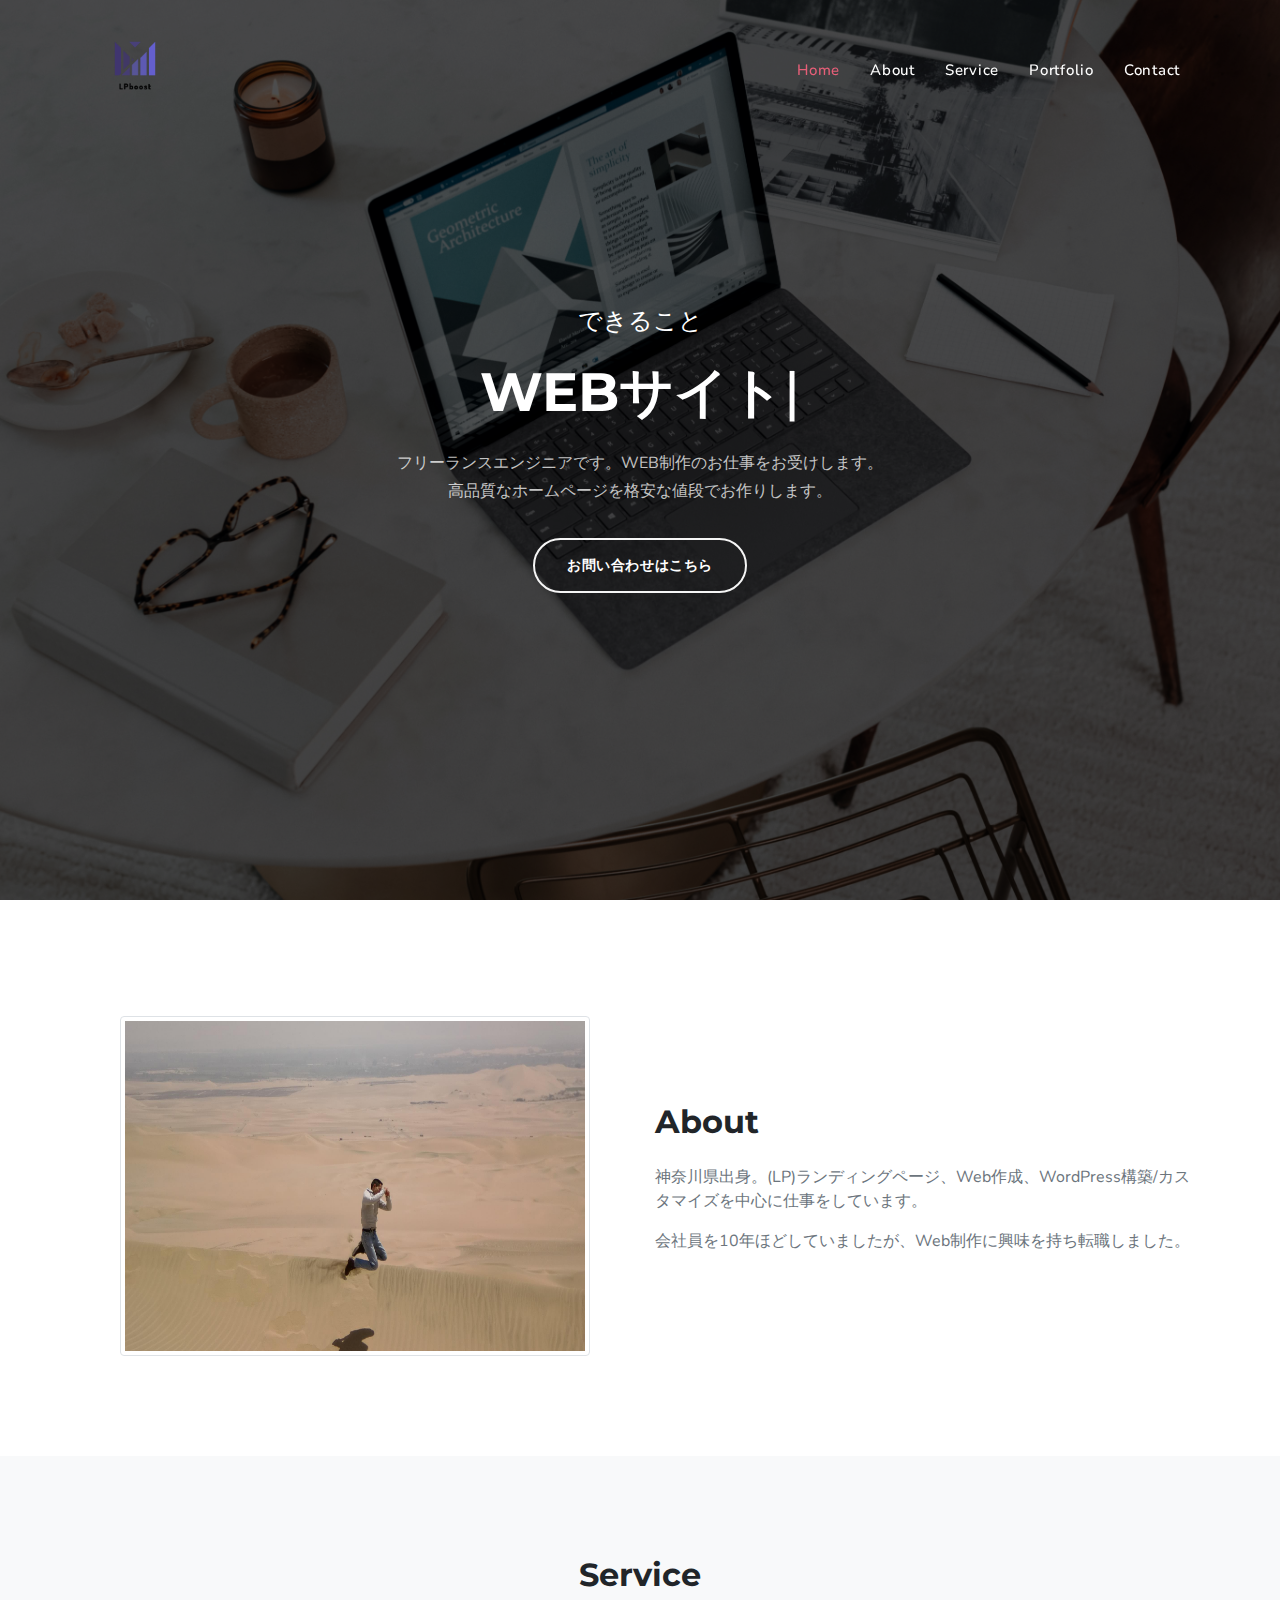
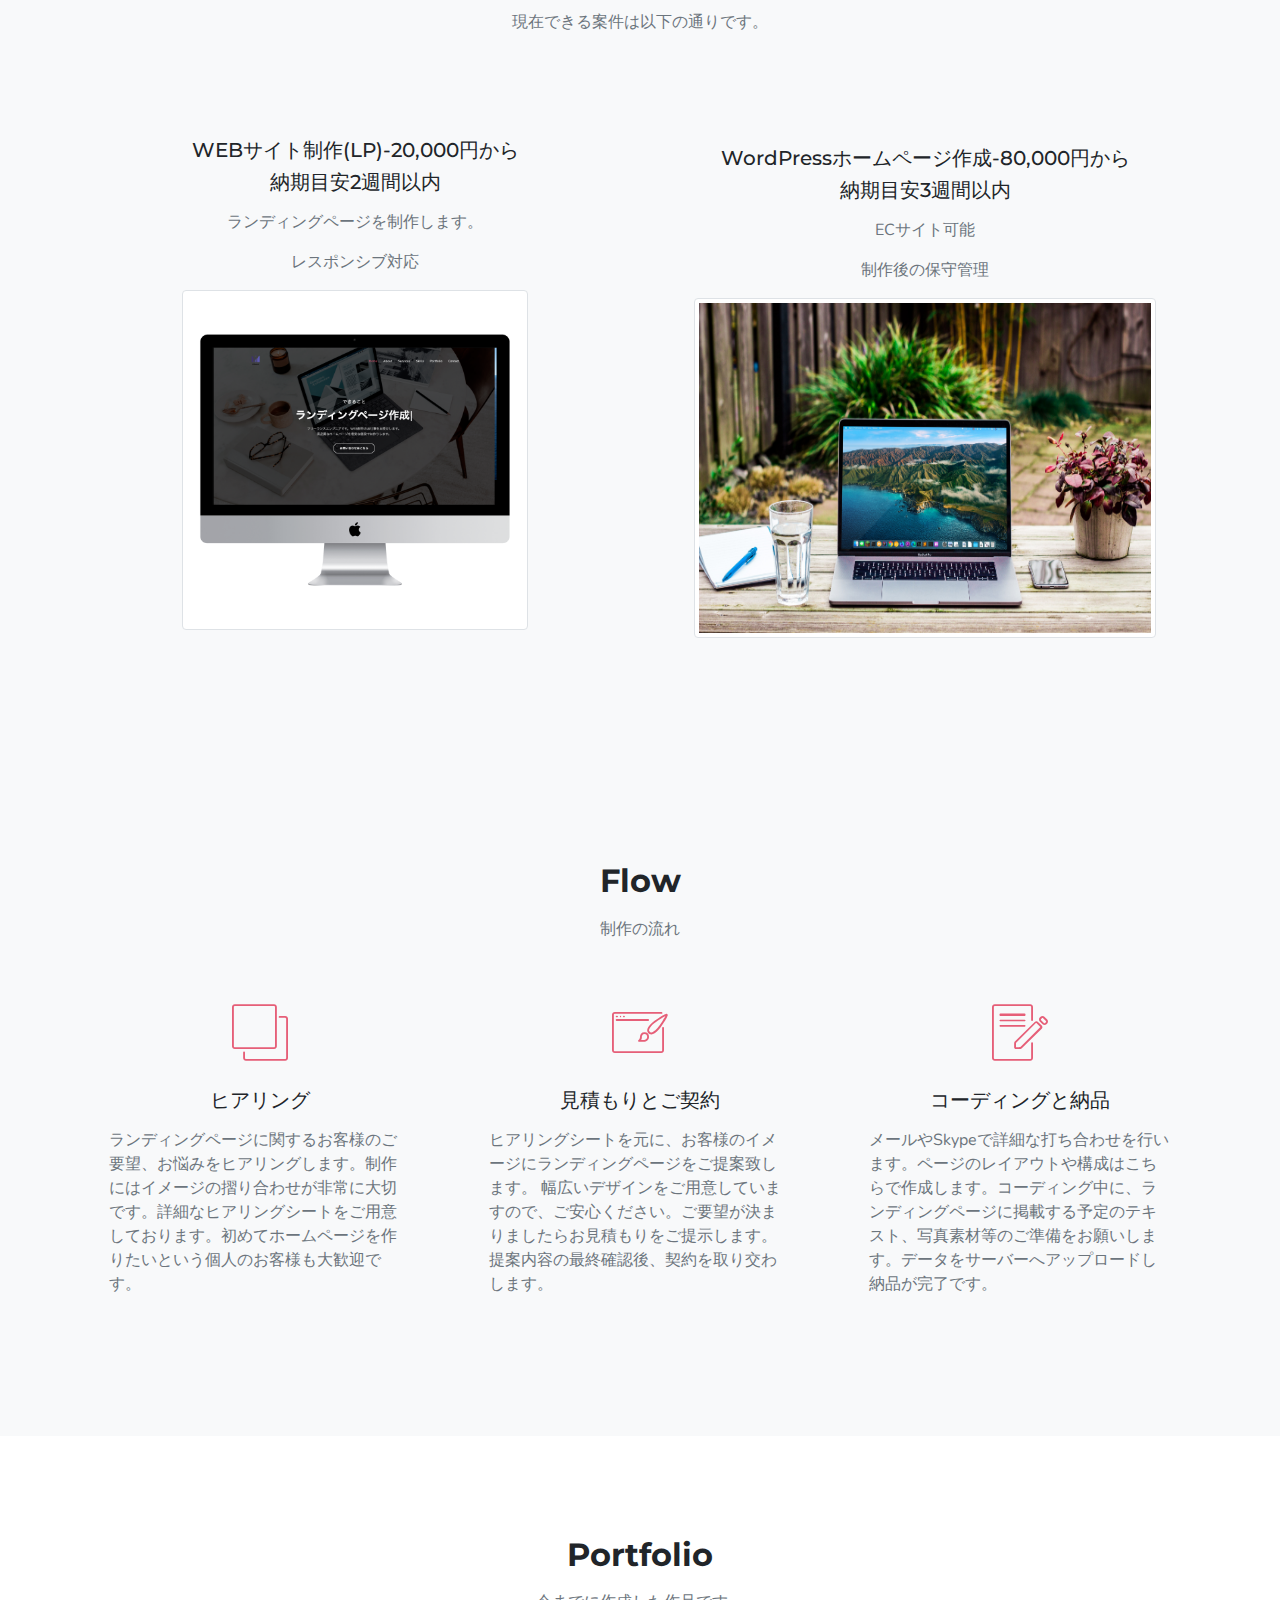
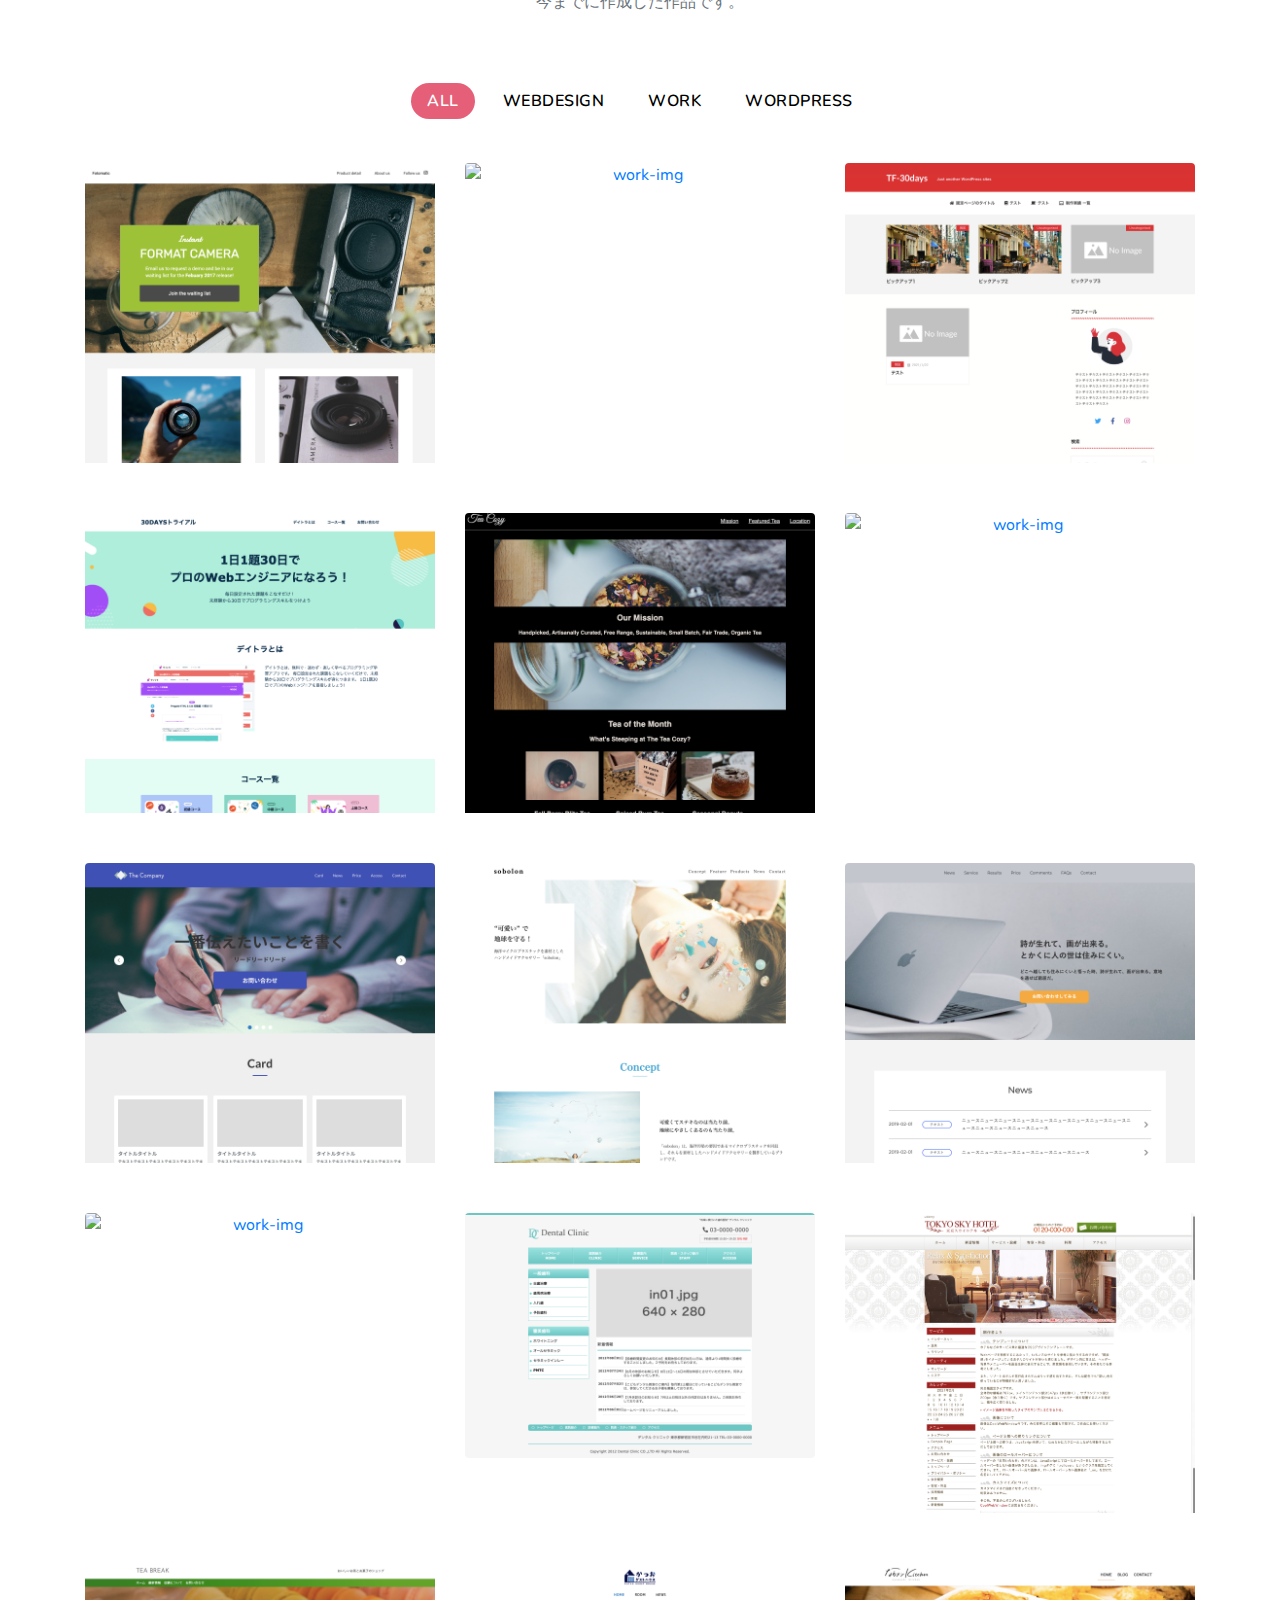
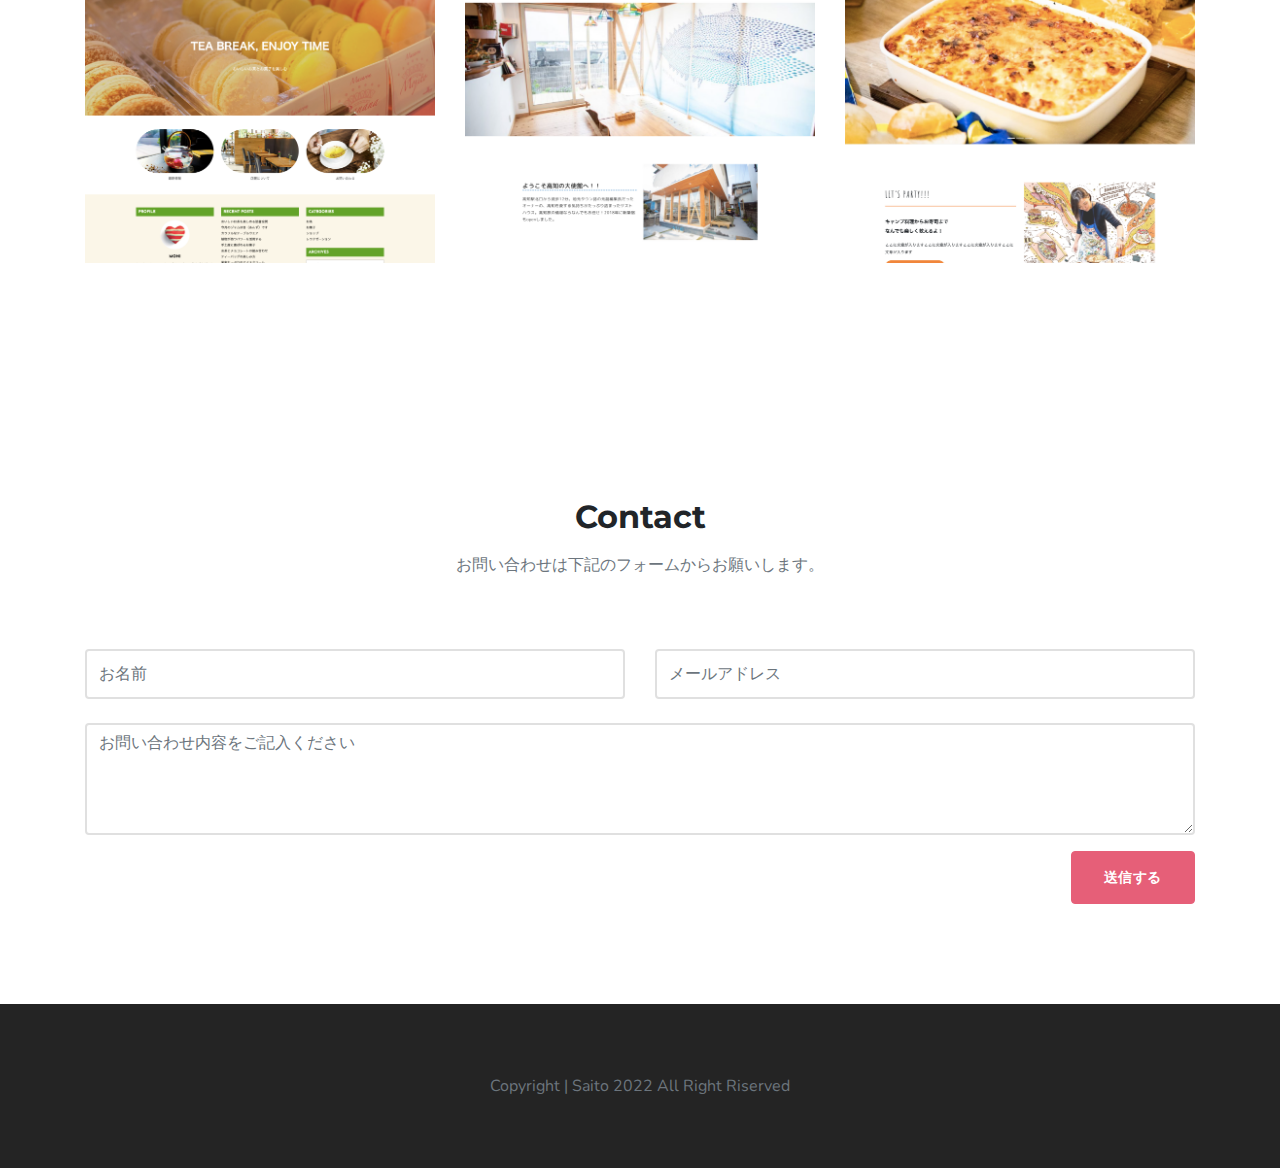
==== commit 13926a61: "Create index.html" ====
--- a/index.html
+++ b/index.html
@@ -1,540 +1,540 @@
-<!DOCTYPE html>
-<html lang="ja">
-    <head>
-        <meta charset="UTF-8">
-        <meta name="viewport" content="width=device-width, initial-scale=1">
-        <title>Portfolio_Web</title>
-        <meta name="description" content="" />
-        <meta name="keywords" content="" />
-        <meta name="author" content="SRBThemes" />
-
-        <link rel="shortcut icon" href="images/favicon.ico">
-
-        <!--Bootstrap Css-->
-        <link rel="stylesheet" type="text/css" href="css/bootstrap.min.css" />
-
-        <!-- Materialdesign icons Css -->
-        <link href="css/materialdesignicons.min.css" rel="stylesheet">
-
-        <!-- Mobirise icons Css -->
-        <link href="css/mobiriseicons.css" rel="stylesheet"> 
-
-        <!-- Magnific-popup -->
-        <link rel="stylesheet" href="css/magnific-popup.css">
-
-        <!-- Animate Css -->
-        <link rel="stylesheet" href="css/animate.min.css">
-
-        <!-- OWL SLIDER -->
-        <link rel="stylesheet" href="css/owl.carousel.css" />
-        <link rel="stylesheet" href="css/owl.theme.css" />
-        <link rel="stylesheet" href="css/owl.transitions.css" />
-
-        <!-- Custom style Css -->
-        <link href="css/style.css" rel="stylesheet">
-        <link href="css/color/default.css" rel="stylesheet" id="option-color">
-    </head>
-
-    <body>
-
-        <!-- Loader -->
-        <div id="preloader">
-            <div id="status">
-                <div class="spinner">Loading...</div>
-            </div>
-        </div>
-
-        <!-- Start Navbar -->
-    	<nav class="navbar navbar-expand-lg fixed-top custom-nav sticky">
-            <div class="container">
-                <button class="navbar-toggler" type="button" data-toggle="collapse" data-target="#navbarCollapse" aria-controls="navbarCollapse" aria-expanded="false" aria-label="Toggle navigation">
-                    <span class="mdi mdi-menu"></span>
-                </button>
-                <div class="logo">
-                    <img src="images/works/logo.png" alt="">
-                </div>
-
-                <div class="collapse navbar-collapse" id="navbarCollapse">
-                    <ul class="navbar-nav ml-auto">
-                        <li class="nav-item active">
-                            <a class="nav-link" href="#home">Home</a>
-                        </li>
-                        <li class="nav-item">
-                            <a class="nav-link" href="#about">About</a>
-                        </li>
-                        <li class="nav-item">
-                            <a class="nav-link" href="#Service">Service</a>
-                        </li>
-                        <li class="nav-item">
-                            <a class="nav-link" href="#work">Portfolio</a>
-                        </li>
-                        <li class="nav-item">
-                            <a class="nav-link" href="#contact">Contact</a>
-                        </li>
-                    </ul>
-                </div>
-            </div>
-        </nav>
-        <!-- End Navbar -->
-
-        <!-- START HOME -->
-        <section class="section header-bg-img h-100vh" id="home">
-            <div class="bg-overlay"></div>
-            <div class="header-table">
-                <div class="header-table-center">
-                    <div class="container">
-                        <div class="row justify-content-center">
-                            <div class="col-lg-12">
-                                <div class="text-center header-content mx-auto">
-                                    <h4 class="text-white first-title mb-4">できること</h4>
-                                    <h1 class="header-name text-white text-capitalize mb-0"><span class="element font-weight-bold" data-elements="WEBサイト製作,ランディングページ作成"></span></h1>
-                                    <p class="text-white mx-auto header-desc mt-4">フリーランスエンジニアです。WEB制作のお仕事をお受けします。<br>高品質なホームページを格安な値段でお作りします。</p>
-                                    <div class="mt-4 pt-2">
-                                        <a href="#" class="btn btn-outline-custom btn-round">お問い合わせはこちら</a>
-                                    </div>
-                                </div>
-                            </div>
-                        </div>
-                    </div>
-                </div>
-            </div>            
-        </section>
-        <!-- END HOME -->
-
-        <!-- START ABOUT -->
-        <section class="section" id="about">
-            <div class="container">
-                <div class="row align-items-center">
-                    <div class="col-lg-6">
-                        <div class="mt-3">
-                            <img src="images/works/14.jpg" alt="" class="img-fluid mx-auto d-block img-thumbnail">
-                        </div>
-                    </div>
-                    <div class="col-lg-6">
-                        <div class="mt-3">
-                            <h2 class="font-weight-bold">About</h2>
-                            <p class="text-muted mt-4">神奈川県出身。(LP)ランディングページ、Web作成、WordPress構築/カスタマイズを中心に仕事をしています。</p>
-                            <p class="text-muted mt-2">会社員を10年ほどしていましたが、Web制作に興味を持ち転職しました。</p>
-                            <p class="text-muted mt-2"></p>
-                        </div>
-                    </div>
-                </div>
-            </div>
-        </section>
-        <!-- END ABOUT -->
-
-        <section class="section bg-light" id="Service">
-            <div class="container">
-                <div class="row justify-content-center">
-                    <div class="col-lg-12">
-                        <div class="text-center">
-                            <h2 class="font-weight-bold">Service</h2>
-                            <p class="text-muted mx-auto section-subtitle mt-3">現在できる案件は以下の通りです。</p>
-                        </div>
-                    </div>
-                </div>
-                <div class="row mt-5">
-                    <div class="col-lg-6">
-                        <div class="text-center Service-boxes rounded px-4 py-3 mt-4">
-                            <div class="mt-6">
-                                <h5 class="mb-2">WEBサイト制作(LP)-20,000円から</h5>
-                                <h5 class="mb-0">納期目安2週間以内</h5>
-                                <p class="text-muted mt-3">ランディングページを制作します。</p>
-                                <p class="text-muted">レスポンシブ対応</p>
-                            </div>
-                            <div class="col-lg-6">
-                                <div class="mt-6 h-75 w-75">
-                                    <img src="images/works/15.jpg" alt="" class="img-fluid mx-auto d-block img-thumbnail">
-                                </div>
-                            </div>
-                        </div>
-                    </div>
-                    <div class="col-lg-6">
-                        <div class="text-center Service-boxes rounded p-4 mt-4">
-                            <div class="mt-6">
-                                <h5 class="mb-2">WordPressホームページ作成-80,000円から</h5> 
-                                <h5 class="mb-0">納期目安3週間以内</h5>         
-                                <p class="text-muted mt-3">ECサイト可能</p>
-                                <p class="text-muted">制作後の保守管理</p>
-                            </div> 
-                            <div class="col-lg-6">   
-                                <div class="mt-6">
-                                    <img src="images/works/16.jpg" alt="" class="img-fluid mx-auto d-block img-thumbnail">
-                                </div>
-                            </div>        
-                        </div>
-                    </div>
-                </div>
-            </div>
-        </section>
-
-         <!-- START Service -->
-         <section class="section bg-light" id="Service">
-            <div class="container">
-                <div class="row justify-content-center">
-                    <div class="col-lg-12">
-                        <div class="text-center">
-                            <h2 class="font-weight-bold">Flow</h2>
-                            <p class="text-muted mx-auto section-subtitle mt-3">制作の流れ</p>
-                        </div>
-                    </div>
-                </div>
-                <div class="row">
-                    <div class="col-lg-4">
-                        <div class="text-center Service-boxes rounded p-4 mt-4">
-                            <div class="Service-boxes-icon">
-                                <i class="mbri-layers text-custom display-4"></i>
-                            </div>
-                            <div class="mt-4">
-                                <h5 class="mb-0">ヒアリング</h5>
-                                <div class="Service-title-border"></div>
-                                <p class="text-muted mt-3 text-left">ランディングページに関するお客様のご要望、お悩みをヒアリングします。制作にはイメージの摺り合わせが非常に大切です。詳細なヒアリングシートをご用意しております。初めてホームページを作りたいという個人のお客様も大歓迎です。</p>
-                            </div>
-                        </div>
-                    </div>
-                    <div class="col-lg-4">
-                        <div class="text-center Service-boxes rounded p-4 mt-4">
-                            <div class="Service-boxes-icon">
-                                <i class="mbri-website-theme text-custom display-4"></i>
-                            </div>
-                            <div class="mt-4">
-                                <h5 class="mb-0">見積もりとご契約</h5>
-                                <div class="Service-title-border"></div>
-                                <p class="text-muted mt-3 text-left">ヒアリングシートを元に、お客様のイメージにランディングページをご提案致します。 幅広いデザインをご用意していますので、ご安心ください。ご要望が決まりましたらお見積もりをご提示します。提案内容の最終確認後、契約を取り交わします。</p>
-                            </div>
-                        </div>
-                    </div>
-                    <div class="col-lg-4">
-                        <div class="text-center Service-boxes rounded p-4 mt-4">
-                            <div class="Service-boxes-icon">
-                                <i class="mbri-edit text-custom display-4"></i>
-                            </div>
-                            <div class="mt-4">
-                                <h5 class="mb-0">コーディングと納品</h5>
-                                <div class="Service-title-border"></div>
-                                <p class="text-muted mt-3 text-left">メールやSkypeで詳細な打ち合わせを行います。ページのレイアウトや構成はこちらで作成します。コーディング中に、ランディングページに掲載する予定のテキスト、写真素材等のご準備をお願いします。データをサーバーへアップロードし納品が完了です。</p>
-                            </div>
-                        </div>
-                    </div>
-                </div>
-            </div>
-        </section>
-        <!-- END Service -->
-        
-
-         <!--START WORK -->   
-         <section class="section text-center" id="work">
-            <div class="container">
-                <div class="row justify-content-center">
-                    <div class="col-lg-12">
-                        <div class="text-center">
-                            <h2 class="font-weight-bold">Portfolio</h2>
-                            <p class="text-muted mx-auto section-subtitle mt-3">今までに作成した作品です。</p>
-                        </div>
-                    </div>
-                </div>
-                <div class="row mt-5 ">
-        <ul class="col list-unstyled list-inline mb-0 text-uppercase work_menu" id="menu-filter">
-            <li class="list-inline-item"><a class="active" data-filter="*">All</a></li>
-            <li class="list-inline-item"><a class="" data-filter=".webdesign">Webdesign</a></li>
-            <li class="list-inline-item"><a class="" data-filter=".WORK">WORK</a></li>
-            <li class="list-inline-item"><a class="" data-filter=".wordpress">Wordpress</a></li>
-        </ul>
-    </div>
-</div>
-<div class="container">
-    <div class="row mt-4 work-filter">
-        <div class="col-lg-4 work_item webdesign">
-            <a href="images/works/1.jpg" class="img-zoom">
-                <div class="work_box">
-                    <div class="work_img">
-                        <img src="images/works/1.jpg" class="img-fluid mx-auto d-block rounded" alt="work-img">
-                    </div>
-                    <div class="work_detail">
-                        <p class="mb-2">Webdesign</p>
-                        <h4 class="mb-0">Format Camera</h4>
-                    </div>
-                </div>
-            </a>
-        </div>
-
-        <div class="col-lg-4 work_item webdesign">
-            <a href="images/works/2.jpg" class="img-zoom">
-                <div class="work_box">
-                    <div class="work_img">
-                        <img src="images/works/2.jpg" class="img-fluid mx-auto d-block rounded" alt="work-img">
-                    </div>
-                    <div class="work_detail">
-                        <p class="mb-2">Webdesign</p>
-                        <h4 class="mb-0">Restaurant</h4>
-                    </div>
-                </div>
-            </a>
-        </div>
-
-        <div class="col-lg-4 work_item wordpress">
-            <a href="images/works/3.jpg" class="img-zoom">
-                <div class="work_box">
-                    <div class="work_img">
-                        <img src="images/works/3.jpg" class="img-fluid mx-auto d-block rounded" alt="work-img">
-                    </div>
-                    <div class="work_detail">
-                        <p class="mb-2">Wordpress</p>
-                        <h4 class="mb-0">TF-30days</h4>
-                    </div>
-                </div>
-            </a>
-        </div>
-
-        <div class="col-lg-4 work_item webdesign">
-            <a href="images/works/4.jpg" class="img-zoom">
-                <div class="work_box">
-                    <div class="work_img">
-                        <img src="images/works/4.jpg" class="img-fluid mx-auto d-block rounded" alt="work-img">
-                    </div>
-                    <div class="work_detail">
-                        <p class="mb-2">Webdesign</p>
-                        <h4 class="mb-0">デイトラ</h4>
-                    </div>
-                </div>
-            </a>
-        </div>
-
-        <div class="col-lg-4 work_item webdesign">
-            <a href="images/works/5.jpg" class="img-zoom">
-                <div class="work_box">
-                    <div class="work_img">
-                        <img src="images/works/5.jpg" class="img-fluid mx-auto d-block rounded" alt="work-img">
-                    </div>
-                    <div class="work_detail">
-                        <p class="mb-2">Webdesign</p>
-                        <h4 class="mb-0">Tea Cozy</h4>
-                    </div>
-                </div>
-            </a>
-        </div>
-
-        <div class="col-lg-4 work_item devlopment webdesign">
-            <a href="images/works/6.jpg" class="img-zoom">
-                <div class="work_box">
-                    <div class="work_img">
-                        <img src="images/works/6.jpg" class="img-fluid mx-auto d-block rounded" alt="work-img">
-                    </div>
-                    <div class="work_detail">
-                        <p class="mb-2">Webdesign</p>
-                        <h4 class="mb-0">ノマド探検記</h4>
-                    </div>
-                </div>
-            </a>
-        </div>
-
-        <div class="col-lg-4 work_item webdesign">
-            <a href="images/works/7.jpg" class="img-zoom">
-                <div class="work_box">
-                    <div class="work_img">
-                        <img src="images/works/7.jpg" class="img-fluid mx-auto d-block rounded" alt="work-img">
-                    </div>
-                    <div class="work_detail">
-                        <p class="mb-2">Webdesign</p>
-                        <h4 class="mb-0">The company</h4>
-                    </div>
-                </div>
-            </a>
-        </div>
-        <div class="col-lg-4 work_item webdesign">
-            <a href="images/works/8.jpg" class="img-zoom">
-                <div class="work_box">
-                    <div class="work_img">
-                        <img src="images/works/8.jpg" class="img-fluid mx-auto d-block rounded" alt="work-img">
-                    </div>
-                    <div class="work_detail">
-                        <p class="mb-2">Webdesign</p>
-                        <h4 class="mb-0">sobolon</h4>
-                    </div>
-                </div>
-            </a>
-        </div>
-        <div class="col-lg-4 work_item webdesign">
-            <a href="images/works/9.jpg" class="img-zoom">
-                <div class="work_box">
-                    <div class="work_img">
-                        <img src="images/works/9.jpg" class="img-fluid mx-auto d-block rounded" alt="work-img">
-                    </div>
-                    <div class="work_detail">
-                        <p class="mb-2">Webdesign</p>
-                        <h4 class="mb-0">WEBサイト制作</h4>
-                    </div>
-                </div>
-            </a>
-        </div> 
-        <div class="col-lg-4 work_item webdesign">
-            <a href="images/works/10.jpg" class="img-zoom">
-                <div class="work_box">
-                    <div class="work_img">
-                        <img src="images/works/10.jpg" class="img-fluid mx-auto d-block rounded" alt="work-img">
-                    </div>
-                    <div class="work_detail">
-                        <p class="mb-2">Webdesign</p>
-                        <h4 class="mb-0">isara</h4>
-                    </div>
-                </div>
-            </a>
-        </div>
-        <div class="col-lg-4 work_item webdesign">
-            <a href="images/works/11.jpg" class="img-zoom">
-                <div class="work_box">
-                    <div class="work_img">
-                        <img src="images/works/11.jpg" class="img-fluid mx-auto d-block rounded" alt="work-img">
-                    </div>
-                    <div class="work_detail">
-                        <p class="mb-2">Webdesign</p>
-                        <h4 class="mb-0">Dental Clinic</h4>
-                    </div>
-                </div>
-            </a>
-        </div>
-        <div class="col-lg-4 work_item wordpress">
-            <a href="images/works/12.jpg" class="img-zoom">
-                <div class="work_box">
-                    <div class="work_img">
-                        <img src="images/works/12.jpg" class="img-fluid mx-auto d-block rounded" alt="work-img">
-                    </div>
-                    <div class="work_detail">
-                        <p class="mb-2">Wordpress</p>
-                        <h4 class="mb-0">Tokyo Sky Hotel</h4>
-                    </div>
-                </div>
-            </a>
-        </div>
-        <div class="col-lg-4 work_item wordpress">
-            <a href="images/works/12.png" class="img-zoom">
-                <div class="work_box">
-                    <div class="work_img">
-                        <img src="images/works/18.jpg" class="img-fluid mx-auto d-block rounded" alt="work-img">
-                    </div>
-                    <div class="work_detail">
-                        <p class="mb-2">Wordpress</p>
-                        <h4 class="mb-0">TEA BREAK</h4>
-                    </div>
-                </div>
-            </a>
-        </div>
-        <div class="col-lg-4 work_item wordpress">
-            <a href="images/works/12.png" class="img-zoom">
-                <div class="work_box">
-                    <div class="work_img">
-                        <img src="images/works/19.jpg" class="img-fluid mx-auto d-block rounded" alt="work-img">
-                    </div>
-                    <div class="work_detail">
-                        <p class="mb-2">Wordpress</p>
-                        <h4 class="mb-0">Guest House</h4>
-                    </div>
-                </div>
-            </a>
-        </div>
-        <div class="col-lg-4 work_item wordpress">
-            <a href="images/works/12.png" class="img-zoom">
-                <div class="work_box">
-                    <div class="work_img">
-                        <img src="images/works/20.jpg" class="img-fluid mx-auto d-block rounded" alt="work-img">
-                    </div>
-                    <div class="work_detail">
-                        <p class="mb-2">Wordpress</p>
-                        <h4 class="mb-0">Kitchen</h4>
-                    </div>
-                </div>
-            </a>
-        </div>
-    </div>
-</div>
-</section> 
-        <!--END WORK -->
-              
-        
-        <!-- START CONTACT -->
-        <section class="section" id="contact">
-            <div class="container">
-                <div class="row justify-content-center">
-                    <div class="col-lg-12">
-                        <div class="text-center">
-                            <h2 class="font-weight-bold">Contact</h2>
-                            <p class="text-muted mx-auto section-subtitle mt-3">お問い合わせは下記のフォームからお願いします。</p>
-                        </div>
-                    </div>
-                </div> 
-                
-                <div class="row mt-5">
-                    <div class="col-lg-12">
-                        <div class="form-kerri contact_form">
-                            <div id="message"></div>
-                            <form method="post" action="php/contact.php" name="contact-form" id="working_form">
-                                <div class="row">
-                                    <div class="col-lg-6">
-                                        <div class="form-group mt-2">
-                                            <input name="name" id="name" type="text" class="form-control" placeholder="お名前" >
-                                        </div>
-                                    </div>
-                                    <div class="col-lg-6">
-                                        <div class="form-group mt-2">
-                                            <input name="email" id="email" type="email" class="form-control" placeholder="メールアドレス" >
-                                        </div>
-                                    </div>                                
-                                </div>
-                                <div class="row">
-                                    <div class="col-lg-12">
-                                        <div class="form-group mt-2">
-                                            <textarea name="comments" id="comments" rows="4" class="form-control" placeholder="お問い合わせ内容をご記入ください"></textarea>
-                                        </div>
-                                    </div>
-                                </div>
-                                <div class="row">
-                                    <div class="col-lg-12 text-right">
-                                        <input type="submit" id="submit" name="send" class="submitBnt btn btn-custom text-uppercase" value="送信する">
-                                        <div id="simple-msg"></div>
-                                    </div>
-                                </div>
-                            </form>
-                        </div>  
-                    </div>
-                </div>
-            </div>
-        </section>
-        <!-- END CONTACT -->
-
-        <!--START FOOTER-->
-        <footer class="footer bg-light">
-            <div class="container">
-                <div class="row justify-content-center text-center">
-                    <div class="col-md-12">
-                        <div class="text-center text-white footer-alt">
-                            <p class="text-muted mb-0">Copyright | Saito 2022 All Right Riserved</p>
-                        </div>
-                    </div>
-                </div>
-            </div>
-        </footer>
-        <!--END FOOTER-->
-
-        <!-- Back To Top -->    
-        <a href="#" class="back_top"> <i class="mdi mdi-chevron-up"> </i> </a>
-      
-        <!-- JAVASCRIPTS -->
-        <script src="js/jquery.min.js"></script>
-        <script src="js/bootstrap.bundle.min.js"></script>
-        <!--EASING JS-->
-        <script src="js/jquery.easing.min.js"></script>
-        <script src="js/scrollspy.min.js"></script>
-        <!--PORTFOLIO FILTER JS-->
-        <script src="js/isotope.js"></script>
-        <!-- Magnific Popup Js -->
-        <script src="js/jquery.magnific-popup.min.js"></script>
-        <!-- TYPED -->
-        <script src="js/typed.js"></script>
-        <!-- OWL CAROUSEL -->
-        <script src="js/owl.carousel.min.js"></script>
-        <!-- CONTACT JS -->
-        <script src="js/contact.js"></script>
-        <!--CUSTOM JS-->
-        <script src="js/custom.js"></script>
-    </body>
-</html>
+<!DOCTYPE html>
+<html lang="ja">
+    <head>
+        <meta charset="UTF-8">
+        <meta name="viewport" content="width=device-width, initial-scale=1">
+        <title>Portfolio_Web</title>
+        <meta name="description" content="" />
+        <meta name="keywords" content="" />
+        <meta name="author" content="SRBThemes" />
+
+        <link rel="shortcut icon" href="images/favicon.ico">
+
+        <!--Bootstrap Css-->
+        <link rel="stylesheet" type="text/css" href="css/bootstrap.min.css" />
+
+        <!-- Materialdesign icons Css -->
+        <link href="css/materialdesignicons.min.css" rel="stylesheet">
+
+        <!-- Mobirise icons Css -->
+        <link href="css/mobiriseicons.css" rel="stylesheet"> 
+
+        <!-- Magnific-popup -->
+        <link rel="stylesheet" href="css/magnific-popup.css">
+
+        <!-- Animate Css -->
+        <link rel="stylesheet" href="css/animate.min.css">
+
+        <!-- OWL SLIDER -->
+        <link rel="stylesheet" href="css/owl.carousel.css" />
+        <link rel="stylesheet" href="css/owl.theme.css" />
+        <link rel="stylesheet" href="css/owl.transitions.css" />
+
+        <!-- Custom style Css -->
+        <link href="css/style.css" rel="stylesheet">
+        <link href="css/color/default.css" rel="stylesheet" id="option-color">
+    </head>
+
+    <body>
+
+        <!-- Loader -->
+        <div id="preloader">
+            <div id="status">
+                <div class="spinner">Loading...</div>
+            </div>
+        </div>
+
+        <!-- Start Navbar -->
+    	<nav class="navbar navbar-expand-lg fixed-top custom-nav sticky">
+            <div class="container">
+                <button class="navbar-toggler" type="button" data-toggle="collapse" data-target="#navbarCollapse" aria-controls="navbarCollapse" aria-expanded="false" aria-label="Toggle navigation">
+                    <span class="mdi mdi-menu"></span>
+                </button>
+                <div class="logo">
+                    <img src="images/works/logo.png" alt="">
+                </div>
+
+                <div class="collapse navbar-collapse" id="navbarCollapse">
+                    <ul class="navbar-nav ml-auto">
+                        <li class="nav-item active">
+                            <a class="nav-link" href="#home">Home</a>
+                        </li>
+                        <li class="nav-item">
+                            <a class="nav-link" href="#about">About</a>
+                        </li>
+                        <li class="nav-item">
+                            <a class="nav-link" href="#Service">Service</a>
+                        </li>
+                        <li class="nav-item">
+                            <a class="nav-link" href="#work">Portfolio</a>
+                        </li>
+                        <li class="nav-item">
+                            <a class="nav-link" href="#contact">Contact</a>
+                        </li>
+                    </ul>
+                </div>
+            </div>
+        </nav>
+        <!-- End Navbar -->
+
+        <!-- START HOME -->
+        <section class="section header-bg-img h-100vh" id="home">
+            <div class="bg-overlay"></div>
+            <div class="header-table">
+                <div class="header-table-center">
+                    <div class="container">
+                        <div class="row justify-content-center">
+                            <div class="col-lg-12">
+                                <div class="text-center header-content mx-auto">
+                                    <h4 class="text-white first-title mb-4">できること</h4>
+                                    <h1 class="header-name text-white text-capitalize mb-0"><span class="element font-weight-bold" data-elements="WEBサイト製作,ランディングページ作成"></span></h1>
+                                    <p class="text-white mx-auto header-desc mt-4">フリーランスエンジニアです。WEB制作のお仕事をお受けします。<br>高品質なホームページを格安な値段でお作りします。</p>
+                                    <div class="mt-4 pt-2">
+                                        <a href="#" class="btn btn-outline-custom btn-round">お問い合わせはこちら</a>
+                                    </div>
+                                </div>
+                            </div>
+                        </div>
+                    </div>
+                </div>
+            </div>            
+        </section>
+        <!-- END HOME -->
+
+        <!-- START ABOUT -->
+        <section class="section" id="about">
+            <div class="container">
+                <div class="row align-items-center">
+                    <div class="col-lg-6">
+                        <div class="mt-3">
+                            <img src="images/works/14.jpg" alt="" class="img-fluid mx-auto d-block img-thumbnail">
+                        </div>
+                    </div>
+                    <div class="col-lg-6">
+                        <div class="mt-3">
+                            <h2 class="font-weight-bold">About</h2>
+                            <p class="text-muted mt-4">神奈川県出身。(LP)ランディングページ、Web作成、WordPress構築/カスタマイズを中心に仕事をしています。</p>
+                            <p class="text-muted mt-2">会社員を10年ほどしていましたが、Web制作に興味を持ち転職しました。</p>
+                            <p class="text-muted mt-2"></p>
+                        </div>
+                    </div>
+                </div>
+            </div>
+        </section>
+        <!-- END ABOUT -->
+
+        <section class="section bg-light" id="Service">
+            <div class="container">
+                <div class="row justify-content-center">
+                    <div class="col-lg-12">
+                        <div class="text-center">
+                            <h2 class="font-weight-bold">Service</h2>
+                            <p class="text-muted mx-auto section-subtitle mt-3">現在できる案件は以下の通りです。</p>
+                        </div>
+                    </div>
+                </div>
+                <div class="row mt-5">
+                    <div class="col-lg-6">
+                        <div class="text-center Service-boxes rounded px-4 py-3 mt-4">
+                            <div class="mt-6">
+                                <h5 class="mb-2">WEBサイト制作(LP)-20,000円から</h5>
+                                <h5 class="mb-0">納期目安2週間以内</h5>
+                                <p class="text-muted mt-3">ランディングページを制作します。</p>
+                                <p class="text-muted">レスポンシブ対応</p>
+                            </div>
+                            <div class="col-lg-6">
+                                <div class="mt-6 h-75 w-75">
+                                    <img src="images/works/15.jpg" alt="" class="img-fluid mx-auto d-block img-thumbnail">
+                                </div>
+                            </div>
+                        </div>
+                    </div>
+                    <div class="col-lg-6">
+                        <div class="text-center Service-boxes rounded p-4 mt-4">
+                            <div class="mt-6">
+                                <h5 class="mb-2">WordPressホームページ作成-80,000円から</h5> 
+                                <h5 class="mb-0">納期目安3週間以内</h5>         
+                                <p class="text-muted mt-3">ECサイト可能</p>
+                                <p class="text-muted">制作後の保守管理</p>
+                            </div> 
+                            <div class="col-lg-6">   
+                                <div class="mt-6">
+                                    <img src="images/works/16.jpg" alt="" class="img-fluid mx-auto d-block img-thumbnail">
+                                </div>
+                            </div>        
+                        </div>
+                    </div>
+                </div>
+            </div>
+        </section>
+
+         <!-- START Service -->
+         <section class="section bg-light" id="Service">
+            <div class="container">
+                <div class="row justify-content-center">
+                    <div class="col-lg-12">
+                        <div class="text-center">
+                            <h2 class="font-weight-bold">Flow</h2>
+                            <p class="text-muted mx-auto section-subtitle mt-3">制作の流れ</p>
+                        </div>
+                    </div>
+                </div>
+                <div class="row">
+                    <div class="col-lg-4">
+                        <div class="text-center Service-boxes rounded p-4 mt-4">
+                            <div class="Service-boxes-icon">
+                                <i class="mbri-layers text-custom display-4"></i>
+                            </div>
+                            <div class="mt-4">
+                                <h5 class="mb-0">ヒアリング</h5>
+                                <div class="Service-title-border"></div>
+                                <p class="text-muted mt-3 text-left">ランディングページに関するお客様のご要望、お悩みをヒアリングします。制作にはイメージの摺り合わせが非常に大切です。詳細なヒアリングシートをご用意しております。初めてホームページを作りたいという個人のお客様も大歓迎です。</p>
+                            </div>
+                        </div>
+                    </div>
+                    <div class="col-lg-4">
+                        <div class="text-center Service-boxes rounded p-4 mt-4">
+                            <div class="Service-boxes-icon">
+                                <i class="mbri-website-theme text-custom display-4"></i>
+                            </div>
+                            <div class="mt-4">
+                                <h5 class="mb-0">見積もりとご契約</h5>
+                                <div class="Service-title-border"></div>
+                                <p class="text-muted mt-3 text-left">ヒアリングシートを元に、お客様のイメージにランディングページをご提案致します。 幅広いデザインをご用意していますので、ご安心ください。ご要望が決まりましたらお見積もりをご提示します。提案内容の最終確認後、契約を取り交わします。</p>
+                            </div>
+                        </div>
+                    </div>
+                    <div class="col-lg-4">
+                        <div class="text-center Service-boxes rounded p-4 mt-4">
+                            <div class="Service-boxes-icon">
+                                <i class="mbri-edit text-custom display-4"></i>
+                            </div>
+                            <div class="mt-4">
+                                <h5 class="mb-0">コーディングと納品</h5>
+                                <div class="Service-title-border"></div>
+                                <p class="text-muted mt-3 text-left">メールやSkypeで詳細な打ち合わせを行います。ページのレイアウトや構成はこちらで作成します。コーディング中に、ランディングページに掲載する予定のテキスト、写真素材等のご準備をお願いします。データをサーバーへアップロードし納品が完了です。</p>
+                            </div>
+                        </div>
+                    </div>
+                </div>
+            </div>
+        </section>
+        <!-- END Service -->
+        
+
+         <!--START WORK -->   
+         <section class="section text-center" id="work">
+            <div class="container">
+                <div class="row justify-content-center">
+                    <div class="col-lg-12">
+                        <div class="text-center">
+                            <h2 class="font-weight-bold">Portfolio</h2>
+                            <p class="text-muted mx-auto section-subtitle mt-3">今までに作成した作品です。</p>
+                        </div>
+                    </div>
+                </div>
+                <div class="row mt-5 ">
+        <ul class="col list-unstyled list-inline mb-0 text-uppercase work_menu" id="menu-filter">
+            <li class="list-inline-item"><a class="active" data-filter="*">All</a></li>
+            <li class="list-inline-item"><a class="" data-filter=".webdesign">Webdesign</a></li>
+            <li class="list-inline-item"><a class="" data-filter=".WORK">WORK</a></li>
+            <li class="list-inline-item"><a class="" data-filter=".wordpress">Wordpress</a></li>
+        </ul>
+    </div>
+</div>
+<div class="container">
+    <div class="row mt-4 work-filter">
+        <div class="col-lg-4 work_item webdesign">
+            <a href="images/works/1.jpg" class="img-zoom">
+                <div class="work_box">
+                    <div class="work_img">
+                        <img src="images/works/1.jpg" class="img-fluid mx-auto d-block rounded" alt="work-img">
+                    </div>
+                    <div class="work_detail">
+                        <p class="mb-2">Webdesign</p>
+                        <h4 class="mb-0">Format Camera</h4>
+                    </div>
+                </div>
+            </a>
+        </div>
+
+        <div class="col-lg-4 work_item webdesign">
+            <a href="images/works/2.jpg" class="img-zoom">
+                <div class="work_box">
+                    <div class="work_img">
+                        <img src="images/works/2.jpg" class="img-fluid mx-auto d-block rounded" alt="work-img">
+                    </div>
+                    <div class="work_detail">
+                        <p class="mb-2">Webdesign</p>
+                        <h4 class="mb-0">Restaurant</h4>
+                    </div>
+                </div>
+            </a>
+        </div>
+
+        <div class="col-lg-4 work_item wordpress">
+            <a href="images/works/3.jpg" class="img-zoom">
+                <div class="work_box">
+                    <div class="work_img">
+                        <img src="images/works/3.jpg" class="img-fluid mx-auto d-block rounded" alt="work-img">
+                    </div>
+                    <div class="work_detail">
+                        <p class="mb-2">Wordpress</p>
+                        <h4 class="mb-0">TF-30days</h4>
+                    </div>
+                </div>
+            </a>
+        </div>
+
+        <div class="col-lg-4 work_item webdesign">
+            <a href="images/works/4.jpg" class="img-zoom">
+                <div class="work_box">
+                    <div class="work_img">
+                        <img src="images/works/4.jpg" class="img-fluid mx-auto d-block rounded" alt="work-img">
+                    </div>
+                    <div class="work_detail">
+                        <p class="mb-2">Webdesign</p>
+                        <h4 class="mb-0">デイトラ</h4>
+                    </div>
+                </div>
+            </a>
+        </div>
+
+        <div class="col-lg-4 work_item webdesign">
+            <a href="images/works/5.jpg" class="img-zoom">
+                <div class="work_box">
+                    <div class="work_img">
+                        <img src="images/works/5.jpg" class="img-fluid mx-auto d-block rounded" alt="work-img">
+                    </div>
+                    <div class="work_detail">
+                        <p class="mb-2">Webdesign</p>
+                        <h4 class="mb-0">Tea Cozy</h4>
+                    </div>
+                </div>
+            </a>
+        </div>
+
+        <div class="col-lg-4 work_item devlopment webdesign">
+            <a href="images/works/6.jpg" class="img-zoom">
+                <div class="work_box">
+                    <div class="work_img">
+                        <img src="images/works/6.jpg" class="img-fluid mx-auto d-block rounded" alt="work-img">
+                    </div>
+                    <div class="work_detail">
+                        <p class="mb-2">Webdesign</p>
+                        <h4 class="mb-0">ノマド探検記</h4>
+                    </div>
+                </div>
+            </a>
+        </div>
+
+        <div class="col-lg-4 work_item webdesign">
+            <a href="images/works/7.jpg" class="img-zoom">
+                <div class="work_box">
+                    <div class="work_img">
+                        <img src="images/works/7.jpg" class="img-fluid mx-auto d-block rounded" alt="work-img">
+                    </div>
+                    <div class="work_detail">
+                        <p class="mb-2">Webdesign</p>
+                        <h4 class="mb-0">The company</h4>
+                    </div>
+                </div>
+            </a>
+        </div>
+        <div class="col-lg-4 work_item webdesign">
+            <a href="images/works/8.jpg" class="img-zoom">
+                <div class="work_box">
+                    <div class="work_img">
+                        <img src="images/works/8.jpg" class="img-fluid mx-auto d-block rounded" alt="work-img">
+                    </div>
+                    <div class="work_detail">
+                        <p class="mb-2">Webdesign</p>
+                        <h4 class="mb-0">sobolon</h4>
+                    </div>
+                </div>
+            </a>
+        </div>
+        <div class="col-lg-4 work_item webdesign">
+            <a href="images/works/9.jpg" class="img-zoom">
+                <div class="work_box">
+                    <div class="work_img">
+                        <img src="images/works/9.jpg" class="img-fluid mx-auto d-block rounded" alt="work-img">
+                    </div>
+                    <div class="work_detail">
+                        <p class="mb-2">Webdesign</p>
+                        <h4 class="mb-0">WEBサイト制作</h4>
+                    </div>
+                </div>
+            </a>
+        </div> 
+        <div class="col-lg-4 work_item webdesign">
+            <a href="images/works/10.jpg" class="img-zoom">
+                <div class="work_box">
+                    <div class="work_img">
+                        <img src="images/works/10.jpg" class="img-fluid mx-auto d-block rounded" alt="work-img">
+                    </div>
+                    <div class="work_detail">
+                        <p class="mb-2">Webdesign</p>
+                        <h4 class="mb-0">isara</h4>
+                    </div>
+                </div>
+            </a>
+        </div>
+        <div class="col-lg-4 work_item webdesign">
+            <a href="images/works/11.jpg" class="img-zoom">
+                <div class="work_box">
+                    <div class="work_img">
+                        <img src="images/works/11.jpg" class="img-fluid mx-auto d-block rounded" alt="work-img">
+                    </div>
+                    <div class="work_detail">
+                        <p class="mb-2">Webdesign</p>
+                        <h4 class="mb-0">Dental Clinic</h4>
+                    </div>
+                </div>
+            </a>
+        </div>
+        <div class="col-lg-4 work_item wordpress">
+            <a href="images/works/12.jpg" class="img-zoom">
+                <div class="work_box">
+                    <div class="work_img">
+                        <img src="images/works/12.jpg" class="img-fluid mx-auto d-block rounded" alt="work-img">
+                    </div>
+                    <div class="work_detail">
+                        <p class="mb-2">Wordpress</p>
+                        <h4 class="mb-0">Tokyo Sky Hotel</h4>
+                    </div>
+                </div>
+            </a>
+        </div>
+        <div class="col-lg-4 work_item wordpress">
+            <a href="images/works/12.png" class="img-zoom">
+                <div class="work_box">
+                    <div class="work_img">
+                        <img src="images/works/18.jpg" class="img-fluid mx-auto d-block rounded" alt="work-img">
+                    </div>
+                    <div class="work_detail">
+                        <p class="mb-2">Wordpress</p>
+                        <h4 class="mb-0">TEA BREAK</h4>
+                    </div>
+                </div>
+            </a>
+        </div>
+        <div class="col-lg-4 work_item wordpress">
+            <a href="images/works/12.png" class="img-zoom">
+                <div class="work_box">
+                    <div class="work_img">
+                        <img src="images/works/19.jpg" class="img-fluid mx-auto d-block rounded" alt="work-img">
+                    </div>
+                    <div class="work_detail">
+                        <p class="mb-2">Wordpress</p>
+                        <h4 class="mb-0">Guest House</h4>
+                    </div>
+                </div>
+            </a>
+        </div>
+        <div class="col-lg-4 work_item wordpress">
+            <a href="images/works/12.png" class="img-zoom">
+                <div class="work_box">
+                    <div class="work_img">
+                        <img src="images/works/20.jpg" class="img-fluid mx-auto d-block rounded" alt="work-img">
+                    </div>
+                    <div class="work_detail">
+                        <p class="mb-2">Wordpress</p>
+                        <h4 class="mb-0">Kitchen</h4>
+                    </div>
+                </div>
+            </a>
+        </div>
+    </div>
+</div>
+</section> 
+        <!--END WORK -->
+              
+        
+        <!-- START CONTACT -->
+        <section class="section" id="contact">
+            <div class="container">
+                <div class="row justify-content-center">
+                    <div class="col-lg-12">
+                        <div class="text-center">
+                            <h2 class="font-weight-bold">Contact</h2>
+                            <p class="text-muted mx-auto section-subtitle mt-3">お問い合わせは下記のフォームからお願いします。</p>
+                        </div>
+                    </div>
+                </div> 
+                
+                <div class="row mt-5">
+                    <div class="col-lg-12">
+                        <div class="form-kerri contact_form">
+                            <div id="message"></div>
+                            <form method="post" action="php/contact.php" name="contact-form" id="working_form">
+                                <div class="row">
+                                    <div class="col-lg-6">
+                                        <div class="form-group mt-2">
+                                            <input name="name" id="name" type="text" class="form-control" placeholder="お名前" >
+                                        </div>
+                                    </div>
+                                    <div class="col-lg-6">
+                                        <div class="form-group mt-2">
+                                            <input name="email" id="email" type="email" class="form-control" placeholder="メールアドレス" >
+                                        </div>
+                                    </div>                                
+                                </div>
+                                <div class="row">
+                                    <div class="col-lg-12">
+                                        <div class="form-group mt-2">
+                                            <textarea name="comments" id="comments" rows="4" class="form-control" placeholder="お問い合わせ内容をご記入ください"></textarea>
+                                        </div>
+                                    </div>
+                                </div>
+                                <div class="row">
+                                    <div class="col-lg-12 text-right">
+                                        <input type="submit" id="submit" name="send" class="submitBnt btn btn-custom text-uppercase" value="送信する">
+                                        <div id="simple-msg"></div>
+                                    </div>
+                                </div>
+                            </form>
+                        </div>  
+                    </div>
+                </div>
+            </div>
+        </section>
+        <!-- END CONTACT -->
+
+        <!--START FOOTER-->
+        <footer class="footer bg-light">
+            <div class="container">
+                <div class="row justify-content-center text-center">
+                    <div class="col-md-12">
+                        <div class="text-center text-white footer-alt">
+                            <p class="text-muted mb-0">Copyright | Saito 2022 All Right Riserved</p>
+                        </div>
+                    </div>
+                </div>
+            </div>
+        </footer>
+        <!--END FOOTER-->
+
+        <!-- Back To Top -->    
+        <a href="#" class="back_top"> <i class="mdi mdi-chevron-up"> </i> </a>
+      
+        <!-- JAVASCRIPTS -->
+        <script src="js/jquery.min.js"></script>
+        <script src="js/bootstrap.bundle.min.js"></script>
+        <!--EASING JS-->
+        <script src="js/jquery.easing.min.js"></script>
+        <script src="js/scrollspy.min.js"></script>
+        <!--PORTFOLIO FILTER JS-->
+        <script src="js/isotope.js"></script>
+        <!-- Magnific Popup Js -->
+        <script src="js/jquery.magnific-popup.min.js"></script>
+        <!-- TYPED -->
+        <script src="js/typed.js"></script>
+        <!-- OWL CAROUSEL -->
+        <script src="js/owl.carousel.min.js"></script>
+        <!-- CONTACT JS -->
+        <script src="js/contact.js"></script>
+        <!--CUSTOM JS-->
+        <script src="js/custom.js"></script>
+    </body>
+</html>
